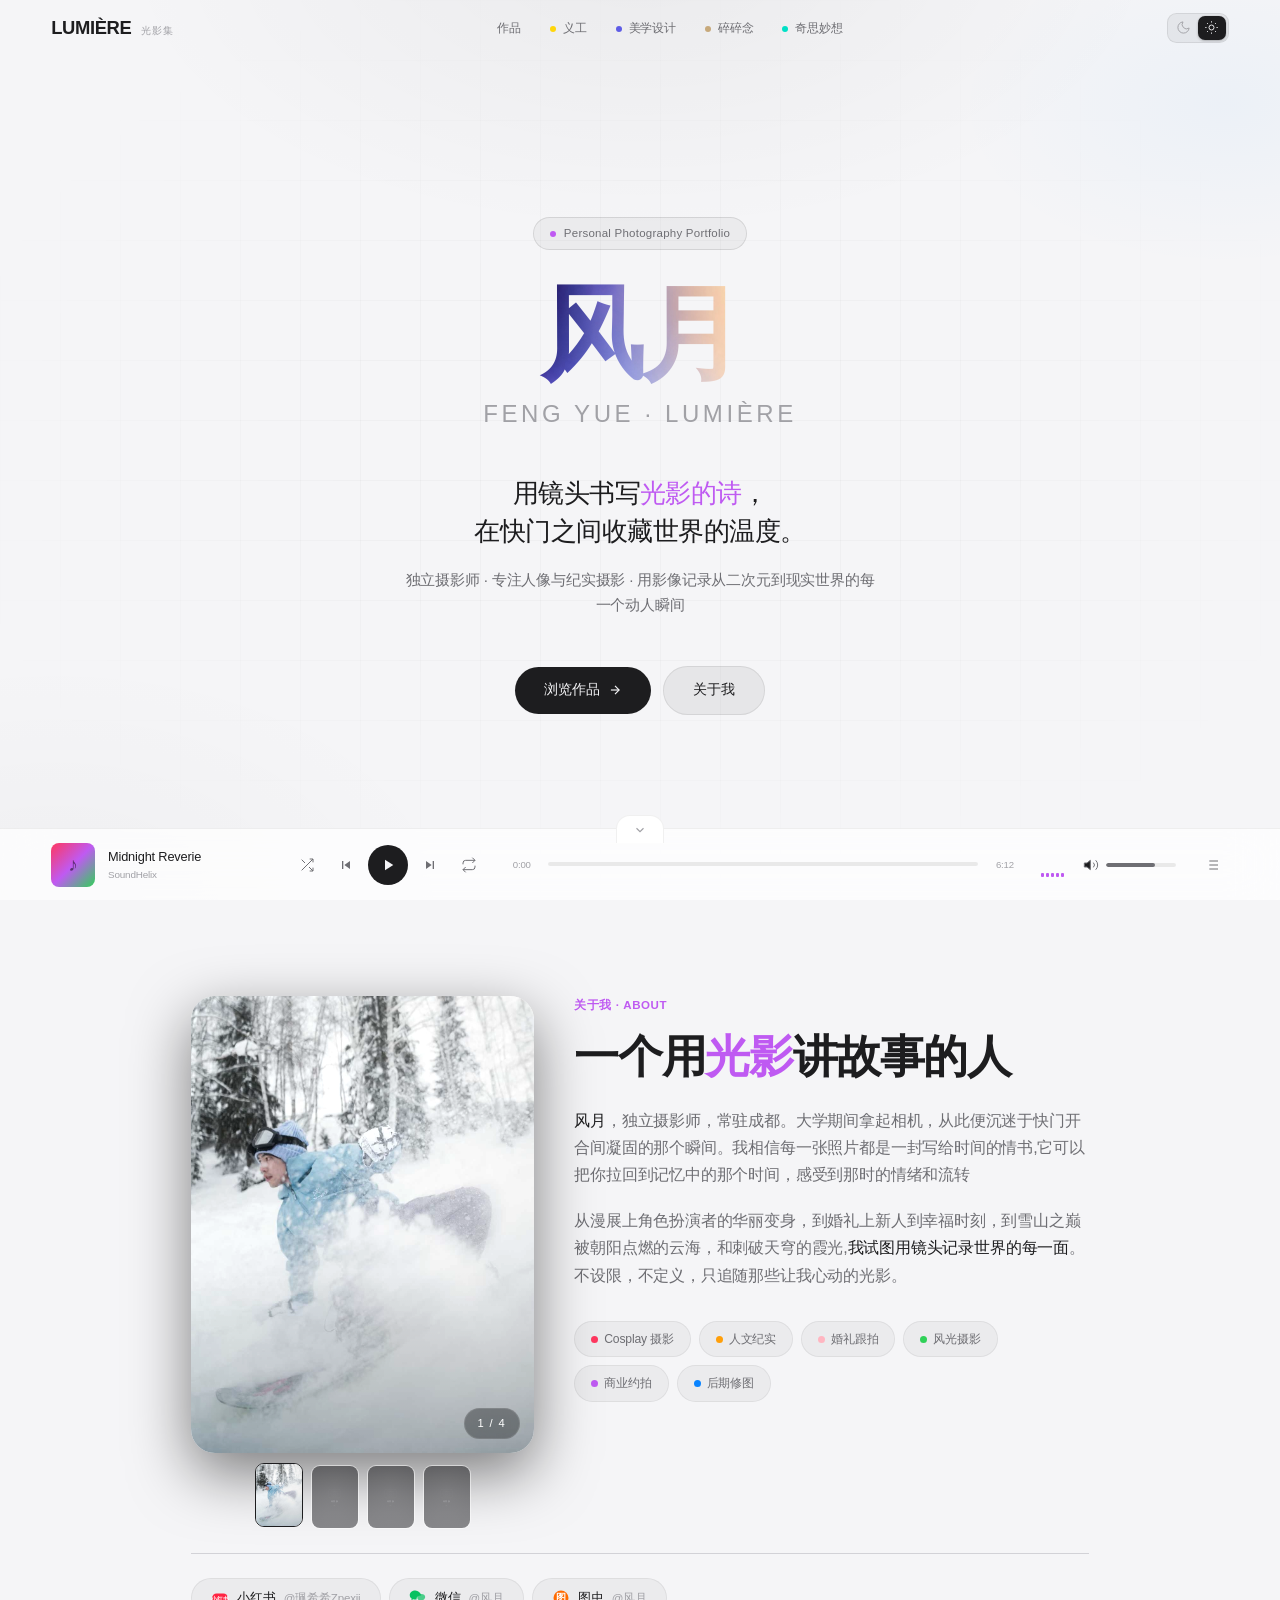
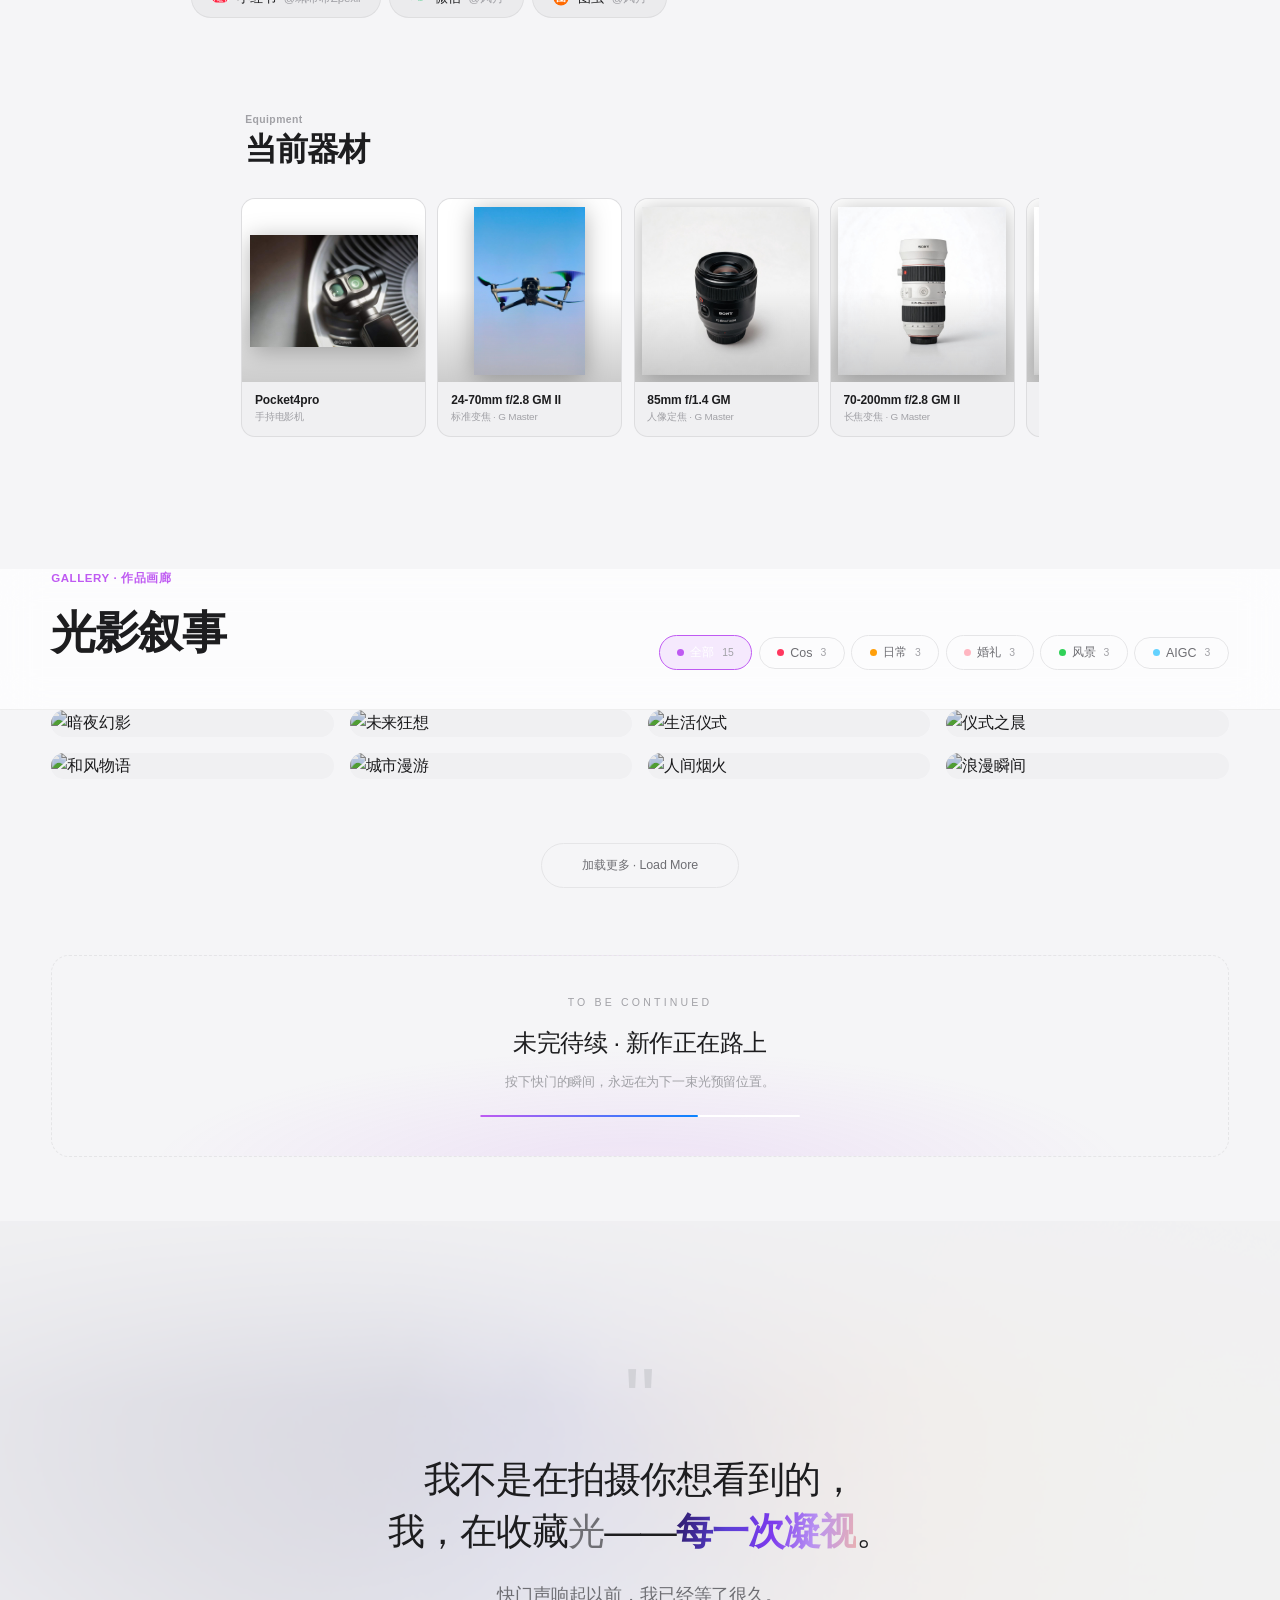
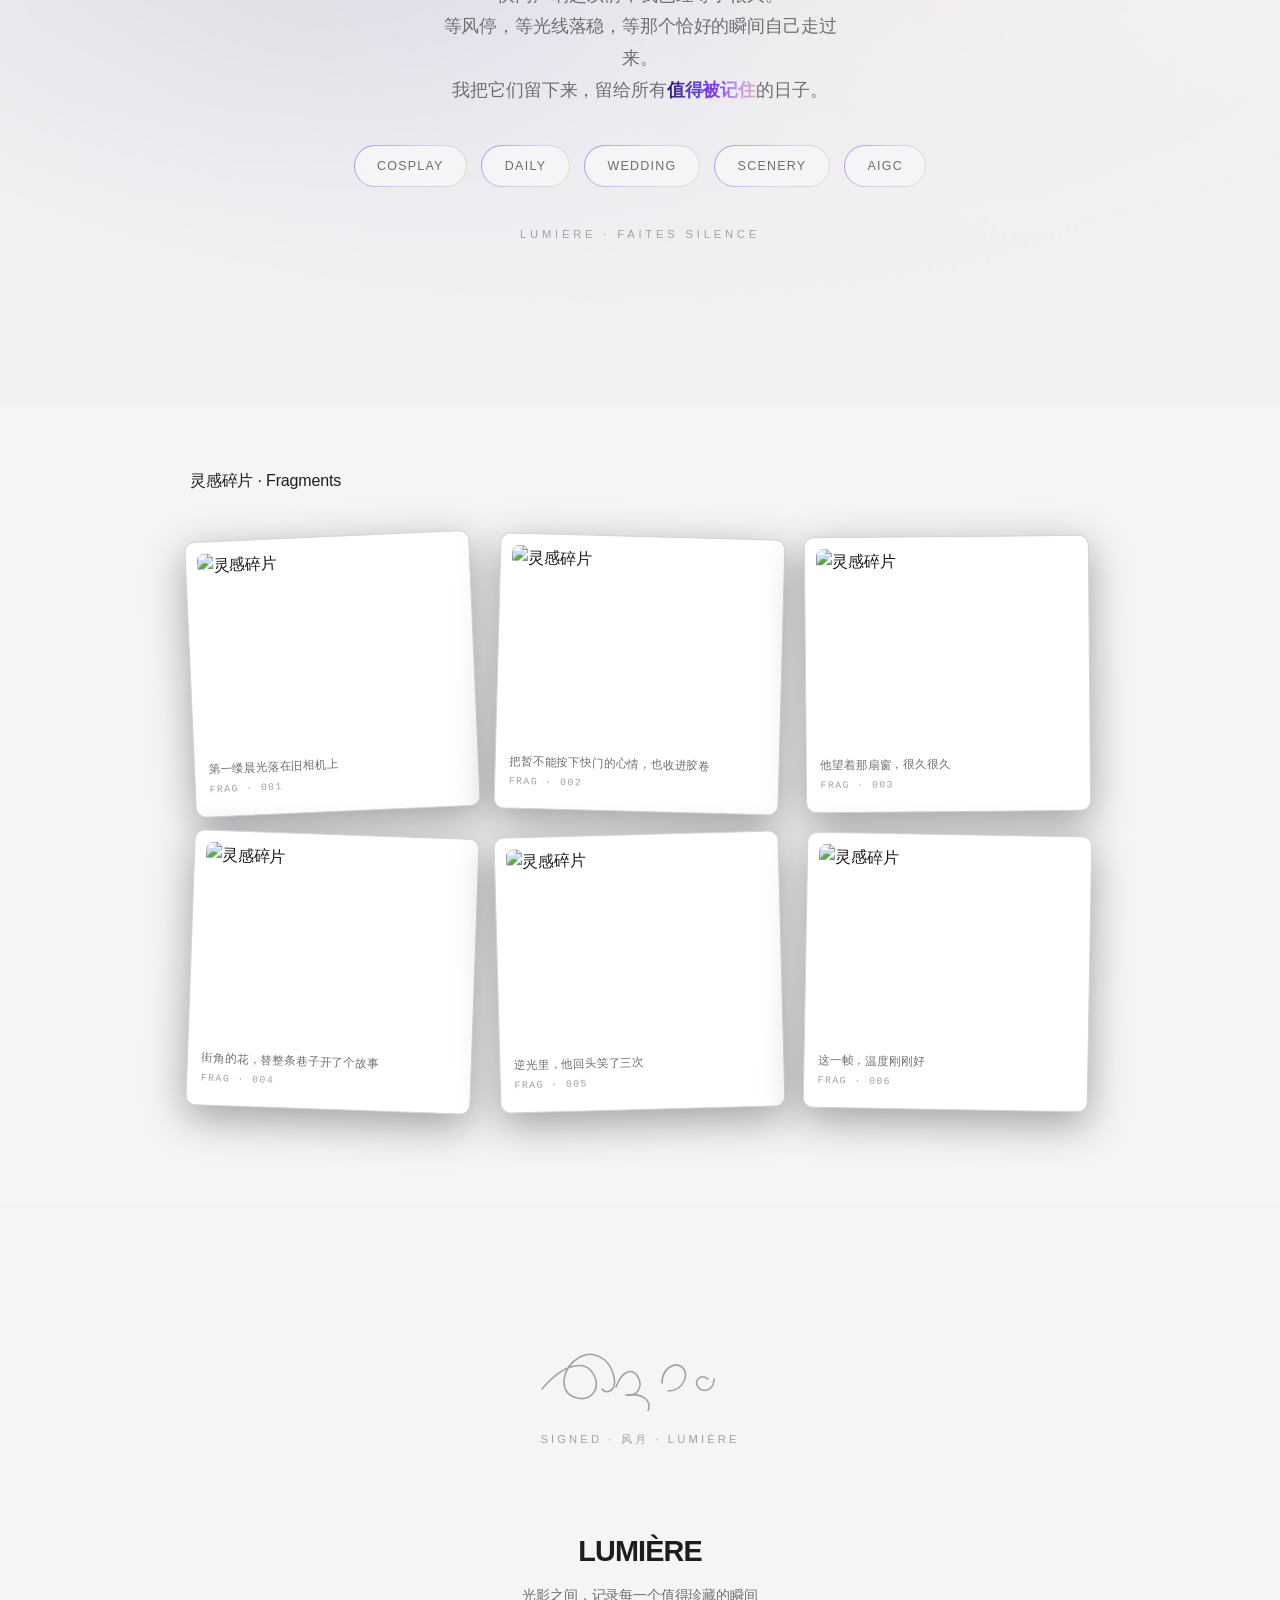
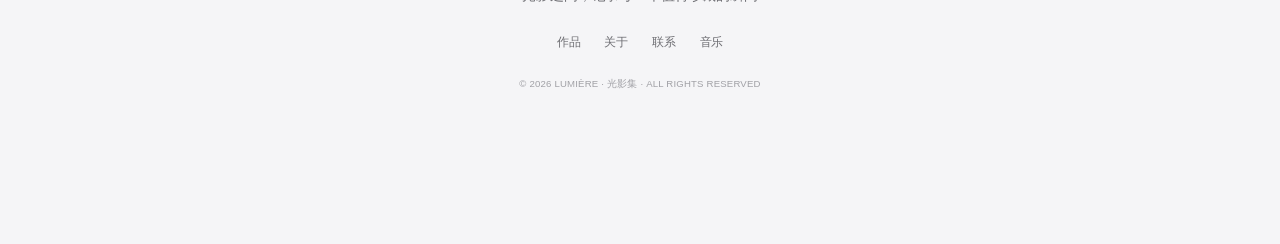
==== index.html @ c7ed69f3 "feat: LUMIÈRE · 光影集 —— 个人摄影作品集（重构版，Apple 工业设计美学）" ====
<!DOCTYPE html>
<html lang="zh-CN" class="" style="--name-bg: url(assets/name-bg.jpg);" data-theme="light"><head>
<meta charset="UTF-8">
<meta name="viewport" content="width=device-width, initial-scale=1.0">
<title>LUMIÈRE · 光影集 · 个人摄影作品集</title>
<meta name="description" content="个人摄影作品集 · Cos · 日常 · 婚礼 · 风景">

<link rel="stylesheet" href="site.css">
</head>
<body>
  <div id="scrollSentinel" aria-hidden="true"></div>

<!-- ============================================
     NAVIGATION
     ============================================ -->
<nav class="nav scrolled" id="nav"></nav>

<!-- ============================================
     HERO - Apple-Style Personal Introduction
     ============================================ -->
<section class="hero">
  <div class="hero-ambient"></div>
  <div class="hero-content">
    <div class="hero-eyebrow">
      <span class="pulse"></span>
      <span>Personal Photography Portfolio</span>
    </div>
    <h1 class="hero-name">风月</h1>
    <div class="hero-name-en">FENG YUE · LUMIÈRE</div>
    <p class="hero-tagline">
      用镜头书写<span class="highlight">光影的诗</span>，<br>
      在快门之间收藏世界的温度。
    </p>
    <p class="hero-subdesc">
      独立摄影师 · 专注人像与纪实摄影 · 用影像记录从二次元到现实世界的每一个动人瞬间
    </p>
    <div class="hero-actions">
      <a href="#gallery" class="btn-apple primary" onclick="scrollToGallery(event)">
        浏览作品
        <svg viewBox="0 0 24 24" fill="none" stroke="currentColor" stroke-width="2"><line x1="5" y1="12" x2="19" y2="12"></line><polyline points="12 5 19 12 12 19"></polyline></svg>
      </a>
      <a href="#about" class="btn-apple secondary" onclick="scrollToAbout(event)">
        关于我
      </a>
    </div>
  </div>

</section>

<!-- ============================================
     ABOUT SECTION
     ============================================ -->
<section class="about-section reveal visible" id="about">
  <div class="about-grid">
    <div class="about-portrait">
      <div class="portrait-viewer" id="portraitViewer">
        <div class="portrait-stage" id="portraitStage" tabindex="0" style="outline: none;">
          <div class="portrait-slides" id="portraitSlides" style="transform: translateX(0%);"><div class="portrait-slide"><img src="assets/portrait-fengyue.jpg" alt="风月" loading="lazy" draggable="false"></div><div class="portrait-slide"><img src="assets/portrait-placeholder-2.svg" alt="占位图 2" loading="lazy" draggable="false"></div><div class="portrait-slide"><img src="assets/portrait-placeholder-3.svg" alt="占位图 3" loading="lazy" draggable="false"></div><div class="portrait-slide"><img src="assets/portrait-placeholder-4.svg" alt="占位图 4" loading="lazy" draggable="false"></div></div>
          <button class="portrait-arrow portrait-prev" id="portraitPrev" aria-label="上一张">
            <svg viewBox="0 0 24 24" fill="none"><path d="M15 5l-7 7 7 7" stroke="currentColor" stroke-width="2" stroke-linecap="round" stroke-linejoin="round"></path></svg>
          </button>
          <button class="portrait-arrow portrait-next" id="portraitNext" aria-label="下一张">
            <svg viewBox="0 0 24 24" fill="none"><path d="M9 5l7 7-7 7" stroke="currentColor" stroke-width="2" stroke-linecap="round" stroke-linejoin="round"></path></svg>
          </button>
          <div class="portrait-counter" id="portraitCounter">1 / 4</div>
        </div>
        <div class="portrait-thumbs" id="portraitThumbs"><button class="portrait-thumb active" data-index="0" aria-label="风月">
      <img src="assets/portrait-fengyue.jpg" alt="" loading="lazy" draggable="false">
    </button><button class="portrait-thumb" data-index="1" aria-label="占位图 2">
      <img src="assets/portrait-placeholder-2.svg" alt="" loading="lazy" draggable="false">
    </button><button class="portrait-thumb" data-index="2" aria-label="占位图 3">
      <img src="assets/portrait-placeholder-3.svg" alt="" loading="lazy" draggable="false">
    </button><button class="portrait-thumb" data-index="3" aria-label="占位图 4">
      <img src="assets/portrait-placeholder-4.svg" alt="" loading="lazy" draggable="false">
    </button></div>
      </div>
    </div>
    <div class="about-text">
      <div class="section-label">关于我 · About</div>
      <h2>一个用<span class="gradient">光影</span>讲故事的人</h2>
      <p class="bio">
        <strong>风月</strong>，独立摄影师，常驻成都。大学期间拿起相机，从此便沉迷于快门开合间凝固的那个瞬间。我相信每一张照片都是一封写给时间的情书,它可以把你拉回到记忆中的那个时间，感受到那时的情绪和流转</p>
      <p class="bio">
        从漫展上角色扮演者的华丽变身，到婚礼上新人到幸福时刻，到雪山之巅被朝阳点燃的云海，和刺破天穹的霞光,<strong>我试图用镜头记录世界的每一面</strong>。不设限，不定义，只追随那些让我心动的光影。
      </p>
      <div class="about-tags">
        <span class="about-tag"><span class="dot" style="background:var(--cos)"></span>Cosplay 摄影</span>
        <span class="about-tag"><span class="dot" style="background:var(--daily)"></span>人文纪实</span>
        <span class="about-tag"><span class="dot" style="background:var(--wedding)"></span>婚礼跟拍</span>
        <span class="about-tag"><span class="dot" style="background:var(--landscape)"></span>风光摄影</span>
        <span class="about-tag"><span class="dot" style="background:var(--accent)"></span>商业约拍</span>
        <span class="about-tag"><span class="dot" style="background:var(--accent-blue)"></span>后期修图</span>
      </div>
    </div>
  </div>

  <!-- Social Links -->
  <div class="about-social">
    <a href="https://www.xiaohongshu.com/user/profile/614d52030000000002027c32" target="_blank" rel="noopener" id="socialXhs">
      <span class="icon"><svg viewBox="0 0 24 24" fill="none"><rect x="1.5" y="6" width="21" height="12" rx="6" fill="#FF2442"></rect><text x="12" y="15.5" font-family="'PingFang SC','Microsoft YaHei','Noto Sans SC',sans-serif" font-size="7.5" font-weight="700" fill="white" text-anchor="middle">小红书</text></svg></span>
      <span>小红书</span>
      <span class="label" id="socialXhsLabel">@珮希希Zpexii</span>
    </a>
    <a href="javascript:void(0)" id="socialWechat">
      <span class="icon"><svg viewBox="0 0 24 24" fill="none"><path d="M16.5 6.5c-3.04 0-5.5 2.1-5.5 4.7 0 1.2.57 2.3 1.5 3.1l-.5 1.5 1.7-.9c.75.23 1.55.35 2.38.35 3.04 0 5.5-2.1 5.5-4.7S19.54 6.5 16.5 6.5z" fill="#07C160" opacity="0.7"></path><path d="M8.5 2C4.36 2 1 4.8 1 8.25c0 1.92 1.05 3.64 2.7 4.8L3 15l2.7-1.35c.9.26 1.85.4 2.8.4.54 0 1.07-.05 1.58-.15-.05-.23-.08-.46-.08-.7 0-2.5 2.47-4.53 5.5-4.53.28 0 .55.02.82.05C15.42 4.86 12.23 2 8.5 2z" fill="#07C160"></path></svg></span>
      <span>微信</span>
      <span class="label" id="socialWechatLabel">@风月</span>
    </a>
    <a href="https://fengyue.tuchong.com" target="_blank" rel="noopener" id="socialTuchong">
      <span class="icon"><svg viewBox="0 0 24 24" fill="none"><circle cx="12" cy="12" r="10" fill="#FF6A00"></circle><text x="12" y="16" font-family="'PingFang SC','Microsoft YaHei',sans-serif" font-size="13" font-weight="700" fill="white" text-anchor="middle">图</text></svg></span>
      <span>图虫</span>
      <span class="label" id="socialTuchongLabel">@风月</span>
    </a>
  </div>
</section>

<!-- ============================================
     EQUIPMENT - Apple Store 风格器材展示
     ============================================ -->
<section class="equipment-section reveal visible" id="equipment">
  <div class="equipment-header">
    <div class="equipment-eyebrow">Equipment</div>
    <h2 class="equipment-title">当前器材</h2>
  </div>
  <div class="equipment-scroll">
    <div class="eq-product">
      <div class="eq-product-img">
        <img src="assets/eq-a7iv.jpg" loading="lazy" alt="Sony A7 IV">
      </div>
      <div class="eq-product-body">
        <div class="eq-product-name">Pocket4pro</div>
        <div class="eq-product-spec">手持电影机</div>
      </div>
    </div>
    <div class="eq-product">
      <div class="eq-product-img">
        <img src="assets/eq-2470gm2.jpg" loading="lazy" alt="24-70mm GM II">
      </div>
      <div class="eq-product-body">
        <div class="eq-product-name">24-70mm f/2.8 GM II</div>
        <div class="eq-product-spec">标准变焦 · G Master</div>
      </div>
    </div>
    <div class="eq-product">
      <div class="eq-product-img">
        <img src="assets/eq-85mm.jpg" alt="85mm GM">
      </div>
      <div class="eq-product-body">
        <div class="eq-product-name">85mm f/1.4 GM</div>
        <div class="eq-product-spec">人像定焦 · G Master</div>
      </div>
    </div>
    <div class="eq-product">
      <div class="eq-product-img">
        <img src="assets/eq-70200.jpg" alt="70-200mm GM II">
      </div>
      <div class="eq-product-body">
        <div class="eq-product-name">70-200mm f/2.8 GM II</div>
        <div class="eq-product-spec">长焦变焦 · G Master</div>
      </div>
    </div>
    <div class="eq-product">
      <div class="eq-product-img">
        <img src="assets/eq-1635.jpg" alt="16-35mm GM">
      </div>
      <div class="eq-product-body">
        <div class="eq-product-name">16-35mm f/2.8 GM</div>
        <div class="eq-product-spec">超广角 · G Master</div>
      </div>
    </div>
    <div class="eq-product">
      <div class="eq-product-img">
        <img src="assets/eq-godox.jpg" alt="Godox AD200">
      </div>
      <div class="eq-product-body">
        <div class="eq-product-name">Godox AD200 Pro</div>
        <div class="eq-product-spec">便携闪光灯 · 200Ws</div>
      </div>
    </div>
    <div class="eq-product">
      <div class="eq-product-img">
        <img src="assets/eq-nanlite.jpg" alt="Nanlite Forza 60C">
      </div>
      <div class="eq-product-body">
        <div class="eq-product-name">Nanlite Forza 60C</div>
        <div class="eq-product-spec">全彩LED · 60W</div>
      </div>
    </div>
    <div class="eq-product">
      <div class="eq-product-img">
        <img src="assets/eq-rs4.jpg" alt="DJI RS 4">
      </div>
      <div class="eq-product-body">
        <div class="eq-product-name">DJI RS 4</div>
        <div class="eq-product-spec">三轴稳定器 · 3kg负载</div>
      </div>
    </div>
    <div class="eq-product">
      <div class="eq-product-img">
        <img src="assets/eq-mavic.jpg" alt="DJI Mavic 3 Pro">
      </div>
      <div class="eq-product-body">
        <div class="eq-product-name">DJI Mavic 3 Pro</div>
        <div class="eq-product-spec">哈苏三摄 · 4/3 CMOS</div>
      </div>
    </div>
    <div class="eq-product">
      <div class="eq-product-img">
        <img src="assets/eq-macbook.jpg" alt="MacBook Pro">
      </div>
      <div class="eq-product-body">
        <div class="eq-product-name">MacBook Pro 16"</div>
        <div class="eq-product-spec">M3 Max · 48GB</div>
      </div>
    </div>
    <div class="eq-product">
      <div class="eq-product-img">
        <img src="assets/eq-t7.jpg" alt="Samsung T7">
      </div>
      <div class="eq-product-body">
        <div class="eq-product-name">Samsung T7</div>
        <div class="eq-product-spec">2TB · 移动固态硬盘</div>
      </div>
    </div>
  </div>
</section>

<!-- ============================================
     GALLERY
     ============================================ -->
<section class="gallery-section reveal visible" id="gallery">
  <!-- 吸顶哨兵：高度 0，紧跟其后的包裹层一旦贴到导航下方即判定「已吸住」 -->
  <div class="gallery-sentinel" id="gallerySentinel" aria-hidden="true"></div>
  <div class="gallery-sticky" id="gallerySticky">
  <div class="gallery-header">
    <div class="left">
      <div class="eyebrow">Gallery · 作品画廊</div>
      <h2>光影叙事</h2>
    </div>
    <div class="filter-bar" id="filterBar">
      <button class="filter-btn active" data-cat="all"><span class="dot"></span>全部 <span class="count" id="countAll">15</span></button>
      <button class="filter-btn" data-cat="cos"><span class="dot"></span>Cos <span class="count" id="countCos">3</span></button>
      <button class="filter-btn" data-cat="daily"><span class="dot"></span>日常 <span class="count" id="countDaily">3</span></button>
      <button class="filter-btn" data-cat="wedding"><span class="dot"></span>婚礼 <span class="count" id="countWedding">3</span></button>
      <button class="filter-btn" data-cat="landscape"><span class="dot"></span>风景 <span class="count" id="countLandscape">3</span></button>
      <button class="filter-btn" data-cat="aigc"><span class="dot"></span>AIGC <span class="count" id="countAigc">3</span></button>
    </div>
  </div>
  </div>
  <div class="masonry" id="masonry">
      <div class="photo-card visible" data-index="0" data-cat="cos" data-collection="cos-01">
        <img src="https://picsum.photos/seed/cos01/800/1200" alt="暗夜幻影" loading="lazy">
        <div class="photo-overlay">
          <div class="cat-badge"><span class="dot" style="background:#ff375f"></span>Cos</div>
          <div class="title">暗夜幻影</div>
          <div class="meta">4 张照片</div>
        </div>
      </div>
      <div class="photo-card visible" data-index="1" data-cat="cos" data-collection="cos-02">
        <img src="https://picsum.photos/seed/cos02/800/1100" alt="和风物语" loading="lazy">
        <div class="photo-overlay">
          <div class="cat-badge"><span class="dot" style="background:#ff375f"></span>Cos</div>
          <div class="title">和风物语</div>
          <div class="meta">4 张照片</div>
        </div>
      </div>
      <div class="photo-card visible" data-index="2" data-cat="cos" data-collection="cos-03">
        <img src="https://picsum.photos/seed/cos03/800/1000" alt="未来狂想" loading="lazy">
        <div class="photo-overlay">
          <div class="cat-badge"><span class="dot" style="background:#ff375f"></span>Cos</div>
          <div class="title">未来狂想</div>
          <div class="meta">4 张照片</div>
        </div>
      </div>
      <div class="photo-card visible" data-index="3" data-cat="daily" data-collection="daily-01">
        <img src="https://picsum.photos/seed/daily03/800/900" alt="城市漫游" loading="lazy">
        <div class="photo-overlay">
          <div class="cat-badge"><span class="dot" style="background:#ff9f0a"></span>日常</div>
          <div class="title">城市漫游</div>
          <div class="meta">4 张照片</div>
        </div>
      </div>
      <div class="photo-card visible" data-index="4" data-cat="daily" data-collection="daily-02">
        <img src="https://picsum.photos/seed/daily01/800/600" alt="生活仪式" loading="lazy">
        <div class="photo-overlay">
          <div class="cat-badge"><span class="dot" style="background:#ff9f0a"></span>日常</div>
          <div class="title">生活仪式</div>
          <div class="meta">4 张照片</div>
        </div>
      </div>
      <div class="photo-card visible" data-index="5" data-cat="daily" data-collection="daily-03">
        <img src="https://picsum.photos/seed/daily05/800/800" alt="人间烟火" loading="lazy">
        <div class="photo-overlay">
          <div class="cat-badge"><span class="dot" style="background:#ff9f0a"></span>日常</div>
          <div class="title">人间烟火</div>
          <div class="meta">4 张照片</div>
        </div>
      </div>
      <div class="photo-card visible" data-index="6" data-cat="wedding" data-collection="wed-01">
        <img src="https://picsum.photos/seed/wed02/800/1200" alt="仪式之晨" loading="lazy">
        <div class="photo-overlay">
          <div class="cat-badge"><span class="dot" style="background:#ffb6c1"></span>婚礼</div>
          <div class="title">仪式之晨</div>
          <div class="meta">4 张照片</div>
        </div>
      </div>
      <div class="photo-card visible" data-index="7" data-cat="wedding" data-collection="wed-02">
        <img src="https://picsum.photos/seed/wed01/800/1100" alt="浪漫瞬间" loading="lazy">
        <div class="photo-overlay">
          <div class="cat-badge"><span class="dot" style="background:#ffb6c1"></span>婚礼</div>
          <div class="title">浪漫瞬间</div>
          <div class="meta">4 张照片</div>
        </div>
      </div></div>
  <div class="load-more" id="loadMoreWrap" style="display: block;">
    <button class="btn-load" id="btnLoadMore">加载更多 · Load More</button>
  </div>

  <!-- 未完待续 · 画廊尾部占位卡 -->
  <div class="to-be-continued reveal visible">
    <div class="tbc-eyebrow">To Be Continued</div>
    <div class="tbc-title">未完待续 · 新作正在路上</div>
    <p class="tbc-sub">按下快门的瞬间，永远在为下一束光预留位置。</p>
    <div class="tbc-progress"><div class="tbc-progress-fill"></div></div>
  </div>
</section>

<!-- ============================================
     光的信物 · MANIFESTO
     ============================================ -->
<section class="manifesto section reveal visible">
  <div class="manifesto-bg" style="background-image:url('assets/name-bg.jpg')"></div>
  <span class="manifesto-mark">"</span>
  <p class="manifesto-quote">
    我不是在拍摄你想看到的，<br>
    我，在收藏<em>光</em>——<span class="grad">每一次凝视</span>。
  </p>
  <p class="manifesto-sub">
    快门声响起以前，我已经等了很久。<br>
    等风停，等光线落稳，等那个恰好的瞬间自己走过来。<br>
    我把它们留下来，留给所有<em class="grad">值得被记住</em>的日子。
  </p>
  <div class="manifesto-keywords">
    <span class="k">Cosplay</span>
    <span class="k">Daily</span>
    <span class="k">Wedding</span>
    <span class="k">Scenery</span>
    <span class="k">AIGC</span>
  </div>
  <div class="manifesto-en">Lumière · Faites Silence</div>
</section>

<!-- ============================================
     灵感碎片 · SNIPPETS
     ============================================ -->
<section class="snippets section reveal visible">
  <div class="snippets-inner">
    <div class="snippets-head">
      <div class="section-label">灵感碎片 · Fragments</div>
    </div>
    <div class="snippets-grid">
      <figure class="polaroid">
        <div class="polaroid-img"><img src="https://picsum.photos/seed/frag01/600/450" alt="灵感碎片" loading="lazy"></div>
        <figcaption class="polaroid-note">第一缕晨光落在旧相机上
          <span class="p-marker">FRAG · 001</span>
        </figcaption>
      </figure>
      <figure class="polaroid">
        <div class="polaroid-img"><img src="https://picsum.photos/seed/frag02/600/450" alt="灵感碎片" loading="lazy"></div>
        <figcaption class="polaroid-note">把暂不能按下快门的心情，也收进胶卷
          <span class="p-marker">FRAG · 002</span>
        </figcaption>
      </figure>
      <figure class="polaroid">
        <div class="polaroid-img"><img src="https://picsum.photos/seed/frag03/600/450" alt="灵感碎片" loading="lazy"></div>
        <figcaption class="polaroid-note">他望着那扇窗，很久很久
          <span class="p-marker">FRAG · 003</span>
        </figcaption>
      </figure>
      <figure class="polaroid">
        <div class="polaroid-img"><img src="https://picsum.photos/seed/frag04/600/450" alt="灵感碎片" loading="lazy"></div>
        <figcaption class="polaroid-note">街角的花，替整条巷子开了个故事
          <span class="p-marker">FRAG · 004</span>
        </figcaption>
      </figure>
      <figure class="polaroid">
        <div class="polaroid-img"><img src="https://picsum.photos/seed/frag05/600/450" alt="灵感碎片" loading="lazy"></div>
        <figcaption class="polaroid-note">逆光里，他回头笑了三次
          <span class="p-marker">FRAG · 005</span>
        </figcaption>
      </figure>
      <figure class="polaroid">
        <div class="polaroid-img"><img src="https://picsum.photos/seed/frag06/600/450" alt="灵感碎片" loading="lazy"></div>
        <figcaption class="polaroid-note">这一帧，温度刚刚好
          <span class="p-marker">FRAG · 006</span>
        </figcaption>
      </figure>
    </div>
  </div>
</section>

<!-- ============================================
     FOOTER
     ============================================ -->
<footer class="footer reveal visible"></footer>

<!-- ============================================
     COLLECTION OVERLAY - 作品集详情
     ============================================ -->
<div class="collection-overlay" id="collectionOverlay">
  <div class="collection-panel" id="cdContent">
    <div class="cd-header">
      <div class="cd-header-left">
        <div class="cd-cat" style="color:#ff375f">
          <span class="dot" style="background:#ff375f"></span>Cos · Cosplay
        </div>
        <h2 class="cd-title">暗夜幻影</h2>
        <p class="cd-desc">暗黑系角色还原，用光影塑造戏剧张力。从森林到废墟，每一帧都充满故事感。</p>
      </div>
      <button class="cd-close" onclick="closeCollection()" aria-label="关闭">
        <svg viewBox="0 0 24 24" fill="none" stroke="currentColor" stroke-width="1.5"><line x1="18" y1="6" x2="6" y2="18"></line><line x1="6" y1="6" x2="18" y2="18"></line></svg>
      </button>
    </div>
    <div class="cd-grid">
      
      <div class="cd-item" style="--cd-delay:0s">
        <div class="cd-img-wrap">
          <img src="https://picsum.photos/seed/cos01/800/1200" alt="幻夜骑士" loading="lazy">
        </div>
        <div class="cd-caption">
          <span class="cd-title">幻夜骑士</span>
          <span class="cd-loc">上海·漫展</span>
        </div>
      </div>
      <div class="cd-item" style="--cd-delay:0.05s">
        <div class="cd-img-wrap">
          <img src="https://picsum.photos/seed/cos06/800/1150" alt="暗夜精灵" loading="lazy">
        </div>
        <div class="cd-caption">
          <span class="cd-title">暗夜精灵</span>
          <span class="cd-loc">苏州·园林</span>
        </div>
      </div>
      <div class="cd-item" style="--cd-delay:0.1s">
        <div class="cd-img-wrap">
          <img src="https://picsum.photos/seed/cos10/800/1100" alt="妖狐幻影" loading="lazy">
        </div>
        <div class="cd-caption">
          <span class="cd-title">妖狐幻影</span>
          <span class="cd-loc">成都·实景基地</span>
        </div>
      </div>
      <div class="cd-item" style="--cd-delay:0.15000000000000002s">
        <div class="cd-img-wrap">
          <img src="https://picsum.photos/seed/cos12/800/1000" alt="战士黎明" loading="lazy">
        </div>
        <div class="cd-caption">
          <span class="cd-title">战士黎明</span>
          <span class="cd-loc">横店·影视城</span>
        </div>
      </div>
    </div></div>
</div>

<!-- ============================================
     MUSIC PLAYER
     ============================================ -->
<div class="player" id="player">
  <button class="player-toggle" id="playerToggle" aria-label="展开/收起播放器">
    <svg viewBox="0 0 24 24" fill="none" stroke="currentColor" stroke-width="2"><polyline points="6 9 12 15 18 9"></polyline></svg>
  </button>

  <div class="player-track">
    <div class="player-cover" id="playerCover"><div class="cover-placeholder">♪</div></div>
    <div class="player-track-info">
      <div class="name" id="trackName">Midnight Reverie</div>
      <div class="artist" id="trackArtist">SoundHelix</div>
    </div>
  </div>

  <div class="player-controls">
    <button class="player-btn" id="btnShuffle" aria-label="随机播放" title="随机播放">
      <svg viewBox="0 0 24 24" fill="none" stroke="currentColor" stroke-width="1.5"><polyline points="16 3 21 3 21 8"></polyline><line x1="4" y1="20" x2="21" y2="3"></line><polyline points="21 16 21 21 16 21"></polyline><line x1="15" y1="15" x2="21" y2="21"></line><line x1="4" y1="4" x2="9" y2="9"></line></svg>
    </button>
    <button class="player-btn" id="btnPrev" aria-label="上一曲">
      <svg viewBox="0 0 24 24" fill="currentColor"><path d="M6 6h2v12H6zm3.5 6l8.5 6V6z"></path></svg>
    </button>
    <button class="player-btn play" id="btnPlay" aria-label="播放/暂停">
      <svg id="iconPlay" viewBox="0 0 24 24" fill="currentColor"><path d="M8 5v14l11-7z"></path></svg>
      <svg id="iconPause" viewBox="0 0 24 24" fill="currentColor" style="display:none"><path d="M6 19h4V5H6v14zm8-14v14h4V5h-4z"></path></svg>
    </button>
    <button class="player-btn" id="btnNext" aria-label="下一曲">
      <svg viewBox="0 0 24 24" fill="currentColor"><path d="M6 18l8.5-6L6 6v12zM16 6v12h2V6h-2z"></path></svg>
    </button>
    <button class="player-btn" id="btnRepeat" aria-label="循环模式" title="循环模式">
      <svg viewBox="0 0 24 24" fill="none" stroke="currentColor" stroke-width="1.5"><polyline points="17 1 21 5 17 9"></polyline><path d="M3 11V9a4 4 0 0 1 4-4h14"></path><polyline points="7 23 3 19 7 15"></polyline><path d="M21 13v2a4 4 0 0 1-4 4H3"></path></svg>
    </button>
  </div>

  <div class="player-progress-wrap">
    <span class="player-time" id="timeCurrent">0:00</span>
    <div class="player-progress" id="progressBar">
      <div class="player-progress-fill" id="progressFill"></div>
    </div>
    <span class="player-time" id="timeDuration">6:12</span>
  </div>

  <div class="player-viz" id="playerViz">
    <div class="bar"></div><div class="bar"></div><div class="bar"></div><div class="bar"></div><div class="bar"></div>
  </div>

  <div class="player-volume">
    <svg width="16" height="16" viewBox="0 0 24 24" fill="none" stroke="var(--text-secondary)" stroke-width="1.5"><polygon points="11 5 6 9 2 9 2 15 6 15 11 19 11 5" fill="currentColor"></polygon><path d="M19.07 4.93a10 10 0 0 1 0 14.14M15.54 8.46a5 5 0 0 1 0 7.07"></path></svg>
    <div class="player-volume-slider" id="volumeSlider">
      <div class="player-volume-fill" id="volumeFill" style="width: 70%;"></div>
    </div>
  </div>

  <button class="player-playlist-btn" id="btnPlaylist" aria-label="播放列表">
    <svg viewBox="0 0 24 24" fill="none" stroke="currentColor" stroke-width="1.5"><line x1="8" y1="6" x2="21" y2="6"></line><line x1="8" y1="12" x2="21" y2="12"></line><line x1="8" y1="18" x2="21" y2="18"></line><line x1="3" y1="6" x2="3.01" y2="6"></line><line x1="3" y1="12" x2="3.01" y2="12"></line><line x1="3" y1="18" x2="3.01" y2="18"></line></svg>
  </button>

  <audio id="audio" preload="metadata" src="https://www.soundhelix.com/examples/mp3/SoundHelix-Song-1.mp3"></audio>
</div>

<!-- Playlist Panel -->
<div class="playlist-panel" id="playlistPanel">
  <div class="playlist-header">
    <span class="title">播放列表 · Playlist</span>
    <span class="count" id="playlistCount">8 tracks</span>
  </div>
  <div class="playlist-list" id="playlistList">
    <div class="playlist-item active" data-idx="0">
      <span class="num">01</span>
      <div class="info">
        <div class="name">Midnight Reverie</div>
        <div class="artist">SoundHelix</div>
      </div>
      <span class="duration">--:--</span>
    </div>
    <div class="playlist-item " data-idx="1">
      <span class="num">02</span>
      <div class="info">
        <div class="name">Golden Hour</div>
        <div class="artist">SoundHelix</div>
      </div>
      <span class="duration">--:--</span>
    </div>
    <div class="playlist-item " data-idx="2">
      <span class="num">03</span>
      <div class="info">
        <div class="name">Silent Bloom</div>
        <div class="artist">SoundHelix</div>
      </div>
      <span class="duration">--:--</span>
    </div>
    <div class="playlist-item " data-idx="3">
      <span class="num">04</span>
      <div class="info">
        <div class="name">Urban Echoes</div>
        <div class="artist">SoundHelix</div>
      </div>
      <span class="duration">--:--</span>
    </div>
    <div class="playlist-item " data-idx="4">
      <span class="num">05</span>
      <div class="info">
        <div class="name">Dreamwalker</div>
        <div class="artist">SoundHelix</div>
      </div>
      <span class="duration">--:--</span>
    </div>
    <div class="playlist-item " data-idx="5">
      <span class="num">06</span>
      <div class="info">
        <div class="name">Crimson Dusk</div>
        <div class="artist">SoundHelix</div>
      </div>
      <span class="duration">--:--</span>
    </div>
    <div class="playlist-item " data-idx="6">
      <span class="num">07</span>
      <div class="info">
        <div class="name">Velvet Storm</div>
        <div class="artist">SoundHelix</div>
      </div>
      <span class="duration">--:--</span>
    </div>
    <div class="playlist-item " data-idx="7">
      <span class="num">08</span>
      <div class="info">
        <div class="name">Lunar Tide</div>
        <div class="artist">SoundHelix</div>
      </div>
      <span class="duration">--:--</span>
    </div></div>
</div>

<!-- Toast -->
<div class="toast" id="toast">点击播放按钮开启音乐 ♪</div>

<script src="assets/js/columns.js"></script>
<script src="assets/js/config.js" data-root=""></script>
<script src="assets/js/shell.js"></script>
<script>
// ============================================
// PHOTO DATA
// ============================================
const categories = {
  cos: { name: 'Cos', label: 'Cosplay', color: '#ff375f', en: 'Cosplay' },
  daily: { name: '日常', label: 'Daily Life', color: '#ff9f0a', en: 'Daily Life' },
  wedding: { name: '婚礼', label: 'Wedding', color: '#ffb6c1', en: 'Wedding' },
  landscape: { name: '风景', label: 'Landscape', color: '#30d158', en: 'Landscape' },
  aigc: { name: 'AIGC', label: 'AI Generative', color: '#64d2ff', en: 'AI Generative' }
};

const collections = [
  // === COS ===
  {
    id: 'cos-01', cat: 'cos', title: '暗夜幻影', desc: '暗黑系角色还原，用光影塑造戏剧张力。从森林到废墟，每一帧都充满故事感。',
    items: [
      { title: '幻夜骑士', seed: 'cos01', w: 800, h: 1200, loc: '上海·漫展' },
      { title: '暗夜精灵', seed: 'cos06', w: 800, h: 1150, loc: '苏州·园林' },
      { title: '妖狐幻影', seed: 'cos10', w: 800, h: 1100, loc: '成都·实景基地' },
      { title: '战士黎明', seed: 'cos12', w: 800, h: 1000, loc: '横店·影视城' }
    ]
  },
  {
    id: 'cos-02', cat: 'cos', title: '和风物语', desc: '东方美学的细腻呈现，从樱花到花魁，诠释日式与国风的交融之美。',
    items: [
      { title: '樱花巫女', seed: 'cos02', w: 800, h: 1100, loc: '杭州·茶园' },
      { title: '古风剑客', seed: 'cos04', w: 800, h: 1200, loc: '安吉·竹海' },
      { title: '和风花魁', seed: 'cos08', w: 800, h: 1200, loc: '上海·实景棚' },
      { title: '圣女颂歌', seed: 'cos11', w: 800, h: 1200, loc: '北京·教堂' }
    ]
  },
  {
    id: 'cos-03', cat: 'cos', title: '未来狂想', desc: '科幻与奇幻的碰撞，机甲、魔法与赛博朋克，探索想象力的边界。',
    items: [
      { title: '机甲少女', seed: 'cos03', w: 800, h: 1000, loc: '深圳·展馆' },
      { title: '星之魔法师', seed: 'cos05', w: 800, h: 900, loc: '上海·影棚' },
      { title: '赛博朋克', seed: 'cos07', w: 800, h: 1050, loc: '重庆·洪崖洞' },
      { title: '蒸汽朋克', seed: 'cos09', w: 800, h: 950, loc: '广州·Workshop' }
    ]
  },

  // === DAILY ===
  {
    id: 'daily-01', cat: 'daily', title: '城市漫游', desc: '穿梭在城市角落，捕捉那些被忽略的日常美感。一花一叶，皆是风景。',
    items: [
      { title: '街角花店', seed: 'daily03', w: 800, h: 900, loc: '上海·武康路' },
      { title: '地铁站台', seed: 'daily07', w: 800, h: 600, loc: '上海·人民广场' },
      { title: '雨后散步', seed: 'daily04', w: 800, h: 1100, loc: '杭州·西湖' },
      { title: '夜跑记录', seed: 'daily11', w: 800, h: 1000, loc: '深圳·湾公园' }
    ]
  },
  {
    id: 'daily-02', cat: 'daily', title: '生活仪式', desc: '在快节奏的生活里，保留一份属于自己的仪式感。咖啡、阅读、手作。',
    items: [
      { title: '窗边午后', seed: 'daily01', w: 800, h: 600, loc: '上海·家中' },
      { title: '咖啡时光', seed: 'daily02', w: 800, h: 1000, loc: '上海·咖啡馆' },
      { title: '书店静默', seed: 'daily06', w: 800, h: 1050, loc: '南京·先锋书店' },
      { title: '手作时光', seed: 'daily12', w: 800, h: 850, loc: '上海·工作室' }
    ]
  },
  {
    id: 'daily-03', cat: 'daily', title: '人间烟火', desc: '市集的热闹、公园的晨练、阳台上的家常饭,生活最本真的模样。',
    items: [
      { title: '市集烟火', seed: 'daily05', w: 800, h: 800, loc: '北京·鼓楼' },
      { title: '阳台晚餐', seed: 'daily08', w: 800, h: 950, loc: '成都·家中' },
      { title: '公园晨练', seed: 'daily10', w: 800, h: 700, loc: '北京·朝阳公园' },
      { title: '旧物整理', seed: 'daily09', w: 800, h: 1100, loc: '上海·旧居' }
    ]
  },

  // === WEDDING ===
  {
    id: 'wed-01', cat: 'wedding', title: '仪式之晨', desc: '婚礼当天的清晨，从晨光准备到First Look，记录最真挚的期待与感动。',
    items: [
      { title: '晨光准备', seed: 'wed02', w: 800, h: 1200, loc: '上海·酒店套房' },
      { title: '父亲牵手', seed: 'wed04', w: 800, h: 950, loc: '北京·庄园' },
      { title: 'First Look', seed: 'wed05', w: 800, h: 1050, loc: '苏州·园林' },
      { title: '背后纽扣', seed: 'wed11', w: 800, h: 1200, loc: '上海·更衣室' }
    ]
  },
  {
    id: 'wed-02', cat: 'wedding', title: '浪漫瞬间', desc: '誓言、花瓣、初舞,那些让人热泪盈眶的浪漫时刻，被镜头定格成永恒。',
    items: [
      { title: '誓言时刻', seed: 'wed01', w: 800, h: 1100, loc: '三亚·海滨教堂' },
      { title: '花瓣雨', seed: 'wed06', w: 800, h: 700, loc: '大理·草坪' },
      { title: '舞池初舞', seed: 'wed10', w: 800, h: 1100, loc: '成都·酒店' },
      { title: '烟花祝福', seed: 'wed12', w: 800, h: 900, loc: '三亚·海滩' }
    ]
  },
  {
    id: 'wed-03', cat: 'wedding', title: '细节之美', desc: '花束、戒指、灯火、剪影,那些容易被忽略的细节，恰恰是最动人的注脚。',
    items: [
      { title: '花束特写', seed: 'wed03', w: 800, h: 800, loc: '杭州·花园' },
      { title: '戒指细节', seed: 'wed07', w: 800, h: 800, loc: '上海·仪式厅' },
      { title: '黄昏剪影', seed: 'wed08', w: 800, h: 600, loc: '厦门·海滩' },
      { title: '宴会灯火', seed: 'wed09', w: 800, h: 1000, loc: '上海·宴会厅' }
    ]
  },

  // === LANDSCAPE ===
  {
    id: 'land-01', cat: 'landscape', title: '山河壮阔', desc: '从雪山到沙漠，从云海到冰湖，用镜头丈量祖国的大好河山。',
    items: [
      { title: '雪山日出', seed: 'land01', w: 800, h: 500, loc: '西藏·纳木错' },
      { title: '沙漠驼影', seed: 'land07', w: 800, h: 700, loc: '甘肃·鸣沙山' },
      { title: '云海翻涌', seed: 'land06', w: 800, h: 500, loc: '安徽·黄山' },
      { title: '冰湖倒影', seed: 'land08', w: 800, h: 1000, loc: '四川·九寨沟' }
    ]
  },
  {
    id: 'land-02', cat: 'landscape', title: '光影诗篇', desc: '梯田的光影、晨雾的朦胧、日落的余晖,大自然是最好的光影师。',
    items: [
      { title: '梯田光影', seed: 'land02', w: 800, h: 600, loc: '云南·元阳' },
      { title: '茶园晨雾', seed: 'land11', w: 800, h: 650, loc: '浙江·龙井' },
      { title: '海岸礁石', seed: 'land05', w: 800, h: 600, loc: '福建·霞浦' },
      { title: '城市天际线', seed: 'land09', w: 800, h: 550, loc: '上海·外滩' }
    ]
  },
  {
    id: 'land-03', cat: 'landscape', title: '星辰之外', desc: '星空、极光、秋日胡杨、夜樱隧道,超越日常的奇幻自然景观。',
    items: [
      { title: '星空银河', seed: 'land03', w: 800, h: 550, loc: '青海·茶卡盐湖' },
      { title: '秋日胡杨', seed: 'land04', w: 800, h: 1100, loc: '内蒙古·额济纳' },
      { title: '樱花隧道', seed: 'land10', w: 800, h: 1100, loc: '贵州·平坝' },
      { title: '极光之夜', seed: 'land12', w: 800, h: 600, loc: '挪威·特罗姆瑟' }
    ]
  },

  // === AIGC ===
  {
    id: 'aigc-01', cat: 'aigc', title: '梦境生成', desc: '以 AI 为画笔，将想象力渲染成可见的影像。每一帧都是算法与审美的对话。',
    items: [
      { title: '霓虹都市', seed: 'aigc01', w: 800, h: 1000, loc: 'AI 生成' },
      { title: '星海漫游', seed: 'aigc02', w: 800, h: 1200, loc: 'AI 生成' },
      { title: '机械之花', seed: 'aigc03', w: 800, h: 900, loc: 'AI 生成' },
      { title: '云上之城', seed: 'aigc04', w: 800, h: 1100, loc: 'AI 生成' }
    ]
  },
  {
    id: 'aigc-02', cat: 'aigc', title: '风格实验', desc: '从赛博朋克到古典油画，探索 AI 在不同视觉语言下的表达边界。',
    items: [
      { title: '蒸汽纪元', seed: 'aigc05', w: 800, h: 1200, loc: 'AI 生成' },
      { title: '浮世新绘', seed: 'aigc06', w: 800, h: 1000, loc: 'AI 生成' },
      { title: '极简几何', seed: 'aigc07', w: 800, h: 600, loc: 'AI 生成' },
      { title: '水墨再造', seed: 'aigc08', w: 800, h: 1100, loc: 'AI 生成' }
    ]
  },
  {
    id: 'aigc-03', cat: 'aigc', title: '概念影像', desc: '用 AI 生成工具创作的概念摄影，重新定义真实与想象的边界。',
    items: [
      { title: '时间裂隙', seed: 'aigc09', w: 800, h: 900, loc: 'AI 生成' },
      { title: '光之教堂', seed: 'aigc10', w: 800, h: 1200, loc: 'AI 生成' },
      { title: '未来遗迹', seed: 'aigc11', w: 800, h: 700, loc: 'AI 生成' },
      { title: '镜中世界', seed: 'aigc12', w: 800, h: 1000, loc: 'AI 生成' }
    ]
  }
];

// ============================================
// RENDER GALLERY - 作品集
// ============================================
let currentFilter = 'all';
let visibleCount = 8;
const BATCH = 8;

function getFiltered() {
  return currentFilter === 'all' ? collections : collections.filter(c => c.cat === currentFilter);
}

function renderGallery() {
  const masonry = document.getElementById('masonry');
  const filtered = getFiltered();
  const toShow = filtered.slice(0, visibleCount);

  masonry.innerHTML = toShow.map((c, i) => {
    const cat = categories[c.cat];
    const cover = c.items[0];
    const imgUrl = `https://picsum.photos/seed/${cover.seed}/${cover.w}/${cover.h}`;
    return `
      <div class="photo-card visible" data-index="${i}" data-cat="${c.cat}" data-collection="${c.id}">
        <img src="${imgUrl}" alt="${c.title}" loading="lazy">
        <div class="photo-overlay">
          <div class="cat-badge"><span class="dot" style="background:${cat.color}"></span>${cat.name}</div>
          <div class="title">${c.title}</div>
          <div class="meta">${c.items.length} 张照片</div>
        </div>
      </div>`;
  }).join('');

  const loadMoreWrap = document.getElementById('loadMoreWrap');
  if (toShow.length >= filtered.length) {
    loadMoreWrap.style.display = 'none';
  } else {
    loadMoreWrap.style.display = 'block';
  }

  document.querySelectorAll('.photo-card').forEach(card => {
    card.addEventListener('click', () => {
      const idx = parseInt(card.dataset.index);
      openCollection(idx);
    });
  });
}

function updateCounts() {
  document.getElementById('countAll').textContent = collections.length;
  document.getElementById('countCos').textContent = collections.filter(c => c.cat === 'cos').length;
  document.getElementById('countDaily').textContent = collections.filter(c => c.cat === 'daily').length;
  document.getElementById('countWedding').textContent = collections.filter(c => c.cat === 'wedding').length;
  document.getElementById('countLandscape').textContent = collections.filter(c => c.cat === 'landscape').length;
  document.getElementById('countAigc').textContent = collections.filter(c => c.cat === 'aigc').length;
}

// ============================================
// FILTER
// ============================================
function setFilter(cat) {
  currentFilter = cat;
  visibleCount = BATCH;

  document.querySelectorAll('.nav-links a').forEach(a => {
    a.classList.toggle('active', a.dataset.cat === cat);
  });
  document.querySelectorAll('.filter-btn').forEach(b => {
    b.classList.toggle('active', b.dataset.cat === cat);
  });

  renderGallery();
}

document.querySelectorAll('.filter-btn').forEach(btn => {
  btn.addEventListener('click', () => setFilter(btn.dataset.cat));
});
document.querySelectorAll('.nav-links a[data-cat]').forEach(a => {
  a.addEventListener('click', (e) => {
    e.preventDefault();
    setFilter(a.dataset.cat);
    document.getElementById('gallery').scrollIntoView({ behavior: 'smooth' });
    document.getElementById('navToggle').classList.remove('active');
    document.getElementById('navLinks').classList.remove('open');
  });
});

// Load more
document.getElementById('btnLoadMore').addEventListener('click', () => {
  visibleCount += BATCH;
  renderGallery();
  showToast(`已加载全部 ${Math.min(visibleCount, getFiltered().length)} 个作品集`);
});

// ============================================
// COLLECTION DETAIL - 作品集详情
// ============================================
let currentCollection = null;

function openCollection(idx) {
  const filtered = getFiltered();
  currentCollection = filtered[idx];
  if (!currentCollection) return;
  renderCollectionDetail();
  document.getElementById('collectionOverlay').classList.add('open');
  document.body.style.overflow = 'hidden';
}

function closeCollection() {
  document.getElementById('collectionOverlay').classList.remove('open');
  document.body.style.overflow = '';
  currentCollection = null;
}

function renderCollectionDetail() {
  const c = currentCollection;
  if (!c) return;
  const cat = categories[c.cat];

  // 生成图片网格
  const gridHTML = c.items.map((item, i) => {
    const imgUrl = `https://picsum.photos/seed/${item.seed}/${item.w}/${item.h}`;
    return `
      <div class="cd-item" style="--cd-delay:${i * 0.05}s">
        <div class="cd-img-wrap">
          <img src="${imgUrl}" alt="${item.title}" loading="lazy">
        </div>
        <div class="cd-caption">
          <span class="cd-title">${item.title}</span>
          <span class="cd-loc">${item.loc}</span>
        </div>
      </div>`;
  }).join('');

  document.getElementById('cdContent').innerHTML = `
    <div class="cd-header">
      <div class="cd-header-left">
        <div class="cd-cat" style="color:${cat.color}">
          <span class="dot" style="background:${cat.color}"></span>${cat.name} · ${cat.en}
        </div>
        <h2 class="cd-title">${c.title}</h2>
        <p class="cd-desc">${c.desc}</p>
      </div>
      <button class="cd-close" onclick="closeCollection()" aria-label="关闭">
        <svg viewBox="0 0 24 24" fill="none" stroke="currentColor" stroke-width="1.5"><line x1="18" y1="6" x2="6" y2="18"></line><line x1="6" y1="6" x2="18" y2="18"></line></svg>
      </button>
    </div>
    <div class="cd-grid">
      ${gridHTML}
    </div>`;
}

document.getElementById('collectionOverlay').addEventListener('click', (e) => {
  if (e.target.id === 'collectionOverlay') closeCollection();
});

document.addEventListener('keydown', (e) => {
  if (e.key === 'Escape') closeCollection();
});

function scrollToGallery(e) {
  if (e) e.preventDefault();
  document.getElementById('gallery').scrollIntoView({ behavior: 'smooth' });
}

function scrollToAbout(e) {
  if (e) e.preventDefault();
  document.getElementById('about').scrollIntoView({ behavior: 'smooth' });
}

// ============================================
// MUSIC PLAYER
// ============================================
const playlist = [
  { name: 'Midnight Reverie', artist: 'SoundHelix', url: 'https://www.soundhelix.com/examples/mp3/SoundHelix-Song-1.mp3', cover: null },
  { name: 'Golden Hour', artist: 'SoundHelix', url: 'https://www.soundhelix.com/examples/mp3/SoundHelix-Song-2.mp3', cover: null },
  { name: 'Silent Bloom', artist: 'SoundHelix', url: 'https://www.soundhelix.com/examples/mp3/SoundHelix-Song-3.mp3', cover: null },
  { name: 'Urban Echoes', artist: 'SoundHelix', url: 'https://www.soundhelix.com/examples/mp3/SoundHelix-Song-4.mp3', cover: null },
  { name: 'Dreamwalker', artist: 'SoundHelix', url: 'https://www.soundhelix.com/examples/mp3/SoundHelix-Song-5.mp3', cover: null },
  { name: 'Crimson Dusk', artist: 'SoundHelix', url: 'https://www.soundhelix.com/examples/mp3/SoundHelix-Song-6.mp3', cover: null },
  { name: 'Velvet Storm', artist: 'SoundHelix', url: 'https://www.soundhelix.com/examples/mp3/SoundHelix-Song-7.mp3', cover: null },
  { name: 'Lunar Tide', artist: 'SoundHelix', url: 'https://www.soundhelix.com/examples/mp3/SoundHelix-Song-8.mp3', cover: null }
];

const audio = document.getElementById('audio');
const player = document.getElementById('player');
let currentTrack = 0;
let isPlaying = false;
let isShuffle = false;
let repeatMode = 0;
let volume = 0.7;

function loadTrack(idx) {
  currentTrack = idx;
  const track = playlist[idx];
  audio.src = track.url;
  audio.volume = volume;
  document.getElementById('trackName').textContent = track.name;
  document.getElementById('trackArtist').textContent = track.artist;
  document.getElementById('playerCover').innerHTML = `<div class="cover-placeholder">♪</div>`;
  updatePlaylistUI();
}

function play() {
  if (!audio.src) loadTrack(0);
  audio.play().then(() => {
    isPlaying = true;
    player.classList.add('playing');
    document.getElementById('iconPlay').style.display = 'none';
    document.getElementById('iconPause').style.display = 'block';
  }).catch(() => {
    showToast('音频加载中，请稍候…');
  });
}

function pause() {
  audio.pause();
  isPlaying = false;
  player.classList.remove('playing');
  document.getElementById('iconPlay').style.display = 'block';
  document.getElementById('iconPause').style.display = 'none';
}

function togglePlay() {
  if (isPlaying) pause(); else play();
}

function nextTrack() {
  if (isShuffle) {
    let n;
    do { n = Math.floor(Math.random() * playlist.length); } while (n === currentTrack && playlist.length > 1);
    loadTrack(n);
  } else {
    loadTrack((currentTrack + 1) % playlist.length);
  }
  if (isPlaying) play();
}

function prevTrack() {
  loadTrack((currentTrack - 1 + playlist.length) % playlist.length);
  if (isPlaying) play();
}

function updatePlaylistUI() {
  document.getElementById('playlistCount').textContent = `${playlist.length} tracks`;
  document.getElementById('playlistList').innerHTML = playlist.map((t, i) => `
    <div class="playlist-item ${i === currentTrack ? 'active' : ''}" data-idx="${i}">
      <span class="num">${String(i + 1).padStart(2, '0')}</span>
      <div class="info">
        <div class="name">${t.name}</div>
        <div class="artist">${t.artist}</div>
      </div>
      <span class="duration">--:--</span>
    </div>`).join('');

  document.querySelectorAll('.playlist-item').forEach(item => {
    item.addEventListener('click', () => {
      loadTrack(parseInt(item.dataset.idx));
      play();
    });
  });
}

function fmtTime(s) {
  if (!s || isNaN(s)) return '0:00';
  const m = Math.floor(s / 60);
  const sec = Math.floor(s % 60);
  return `${m}:${String(sec).padStart(2, '0')}`;
}

audio.addEventListener('loadedmetadata', () => {
  document.getElementById('timeDuration').textContent = fmtTime(audio.duration);
});

audio.addEventListener('timeupdate', () => {
  if (audio.duration) {
    const pct = (audio.currentTime / audio.duration) * 100;
    document.getElementById('progressFill').style.width = pct + '%';
    document.getElementById('timeCurrent').textContent = fmtTime(audio.currentTime);
  }
});

audio.addEventListener('ended', () => {
  if (repeatMode === 2) {
    audio.currentTime = 0;
    play();
  } else if (repeatMode === 1 || currentTrack < playlist.length - 1) {
    nextTrack();
  } else {
    pause();
  }
});

document.getElementById('btnPlay').addEventListener('click', togglePlay);
document.getElementById('btnNext').addEventListener('click', nextTrack);
document.getElementById('btnPrev').addEventListener('click', prevTrack);

document.getElementById('btnShuffle').addEventListener('click', (e) => {
  isShuffle = !isShuffle;
  e.currentTarget.classList.toggle('active', isShuffle);
  showToast(isShuffle ? '随机播放已开启' : '随机播放已关闭');
});

document.getElementById('btnRepeat').addEventListener('click', (e) => {
  repeatMode = (repeatMode + 1) % 3;
  e.currentTarget.classList.toggle('active', repeatMode > 0);
  const labels = ['循环已关闭', '列表循环', '单曲循环'];
  showToast(labels[repeatMode]);
});

document.getElementById('progressBar').addEventListener('click', (e) => {
  const rect = e.currentTarget.getBoundingClientRect();
  const pct = (e.clientX - rect.left) / rect.width;
  if (audio.duration) audio.currentTime = pct * audio.duration;
});

document.getElementById('volumeSlider').addEventListener('click', (e) => {
  const rect = e.currentTarget.getBoundingClientRect();
  const pct = Math.max(0, Math.min(1, (e.clientX - rect.left) / rect.width));
  volume = pct;
  audio.volume = volume;
  document.getElementById('volumeFill').style.width = (pct * 100) + '%';
});

document.getElementById('btnPlaylist').addEventListener('click', (e) => {
  const panel = document.getElementById('playlistPanel');
  panel.classList.toggle('open');
  e.currentTarget.classList.toggle('active', panel.classList.contains('open'));
});

document.getElementById('playerToggle').addEventListener('click', () => {
  player.classList.toggle('collapsed');
});

function togglePlayer() {
  player.classList.toggle('collapsed');
}

loadTrack(0);
document.getElementById('volumeFill').style.width = (volume * 100) + '%';

// ============================================
// INIT
// ============================================
updateCounts();
renderGallery();

let firstInteraction = false;
document.addEventListener('click', () => {
  if (!firstInteraction) {
    firstInteraction = true;
    showToast('点击播放按钮开启音乐 ♪');
  }
}, { once: true });

// Equipment lightbox
const eqLightbox = document.createElement('div');
eqLightbox.className = 'eq-lightbox';
eqLightbox.innerHTML = `
  <div class="eq-lightbox-inner">
    <button class="eq-lightbox-close">✕</button>
    <img src="" alt="">
    <div class="eq-lightbox-info">
      <div class="name"></div>
      <div class="spec"></div>
    </div>
  </div>`;
document.body.appendChild(eqLightbox);

const eqLightboxImg = eqLightbox.querySelector('img');
const eqLightboxName = eqLightbox.querySelector('.eq-lightbox-info .name');
const eqLightboxSpec = eqLightbox.querySelector('.eq-lightbox-info .spec');

eqLightbox.addEventListener('click', (e) => {
  if (e.target === eqLightbox || e.target.closest('.eq-lightbox-close')) {
    eqLightbox.classList.remove('active');
  }
});

document.addEventListener('keydown', (e) => {
  if (e.key === 'Escape' && eqLightbox.classList.contains('active')) {
    eqLightbox.classList.remove('active');
  }
});

document.querySelector('.equipment-scroll').addEventListener('click', (e) => {
  const card = e.target.closest('.eq-product');
  if (!card) return;
  const img = card.querySelector('img');
  const name = card.querySelector('.eq-product-name');
  const spec = card.querySelector('.eq-product-spec');
  if (img) eqLightboxImg.src = img.src;
  if (name) eqLightboxName.textContent = name.textContent;
  if (spec) eqLightboxSpec.textContent = spec.textContent;
  eqLightbox.classList.add('active');
});

// ============================================
// ABOUT PORTRAIT - 多图浏览
// ============================================
// 关于我的自我介绍图。第 1 张保留本人照片，后续可替换为真实照片。
const PORTRAIT_IMAGES = [
  { src: 'assets/portrait-fengyue.jpg', alt: '风月' },
  { src: 'assets/portrait-placeholder-2.svg', alt: '占位图 2' },
  { src: 'assets/portrait-placeholder-3.svg', alt: '占位图 3' },
  { src: 'assets/portrait-placeholder-4.svg', alt: '占位图 4' }
];

(function initPortraitViewer() {
  const slidesEl = document.getElementById('portraitSlides');
  const thumbsEl = document.getElementById('portraitThumbs');
  const prevBtn = document.getElementById('portraitPrev');
  const nextBtn = document.getElementById('portraitNext');
  const counterEl = document.getElementById('portraitCounter');
  const stageEl = document.getElementById('portraitStage');
  if (!slidesEl || !thumbsEl) return;

  let current = 0;
  const total = PORTRAIT_IMAGES.length;

  slidesEl.innerHTML = PORTRAIT_IMAGES.map((p) =>
    `<div class="portrait-slide"><img src="${p.src}" alt="${p.alt}" loading="lazy" draggable="false"></div>`
  ).join('');

  thumbsEl.innerHTML = PORTRAIT_IMAGES.map((p, i) =>
    `<button class="portrait-thumb${i === 0 ? ' active' : ''}" data-index="${i}" aria-label="${p.alt}">
      <img src="${p.src}" alt="" loading="lazy" draggable="false">
    </button>`
  ).join('');

  const thumbs = thumbsEl.querySelectorAll('.portrait-thumb');

  function goTo(i) {
    current = (i + total) % total;
    slidesEl.style.transform = `translateX(-${current * 100}%)`;
    counterEl.textContent = `${current + 1} / ${total}`;
    thumbs.forEach((t, idx) => t.classList.toggle('active', idx === current));
  }

  prevBtn.addEventListener('click', () => goTo(current - 1));
  nextBtn.addEventListener('click', () => goTo(current + 1));

  thumbsEl.addEventListener('click', (e) => {
    const btn = e.target.closest('.portrait-thumb');
    if (btn) goTo(parseInt(btn.dataset.index, 10));
  });

  // 触摸滑动切换
  let startX = 0;
  let startY = 0;
  let dragging = false;
  stageEl.addEventListener('touchstart', (e) => {
    startX = e.touches[0].clientX;
    startY = e.touches[0].clientY;
    dragging = true;
  }, { passive: true });
  stageEl.addEventListener('touchend', (e) => {
    if (!dragging) return;
    dragging = false;
    const dx = e.changedTouches[0].clientX - startX;
    const dy = e.changedTouches[0].clientY - startY;
    if (Math.abs(dx) > 40 && Math.abs(dx) > Math.abs(dy)) {
      goTo(dx < 0 ? current + 1 : current - 1);
    }
  }, { passive: true });

  // 键盘左右切换（焦点在浏览组件内时）
  stageEl.setAttribute('tabindex', '0');
  stageEl.style.outline = 'none';
  stageEl.addEventListener('keydown', (e) => {
    if (e.key === 'ArrowLeft') { e.preventDefault(); goTo(current - 1); }
    if (e.key === 'ArrowRight') { e.preventDefault(); goTo(current + 1); }
  });
})();
</script>
</body>
</html>
---- site.css ----
/* ============================================================
   LUMIÈRE · 光影集 —— 全站样式表
   ------------------------------------------------------------
   本文件内容自 index.html 的内联 <style> 原样搬出，未改动任何一条声明。

   ※ 为什么放在项目根目录，而不是 assets/css/ ：
     .hero-name 用 background-image: var(--name-bg) 取名字背景图。
     CSS 规范里，var() 展开出的 url() 是按「使用该 var 的那张样式表」
     所在目录解析的，不是按文档目录。若把本文件放进 assets/css/，
     url(assets/name-bg.jpg) 会解析成 assets/css/assets/name-bg.jpg。
     放在根目录后，本文件的基准目录对每个页面都等于文档根
     （首页引 site.css，子目录页引 ../site.css），
     相对路径在任何页面都成立，无需任何 JS 参与。

   结构总览：
     · 设计令牌          :root（暗） / [data-theme="light"]（明）
     · 基础排版与主题过渡
     · 导航 / 页脚 / 按钮
     · 各区块：hero / about / equipment / gallery / manifesto / snippets
     · 作品集浮层 / 播放器 / 器材灯箱
     · 响应式断点 1200 · 1023 · 767 · 599 · 479
     · 专栏版式 .col-*（四栏共用一套版式，仅强调色不同）
   ============================================================ */

/* ============================================
   DESIGN TOKENS
   ============================================ */
:root {
  --bg-base: #000000;
  --bg-surface: #0a0a0c;
  --bg-elevated: #141418;
  --bg-card: #1a1a1f;
  --bg-glass: rgba(10, 10, 12, 0.72);
  --bg-solid: rgba(10, 10, 12, 0.96);

  --text-primary: #f5f5f7;
  --text-secondary: #86868b;
  --text-tertiary: #48484a;
  --text-dim: #2e2e30;

  --border: #1e1e22;
  --border-light: #2a2a2e;
  --border-hover: #3a3a3e;

  /* Category Accents */
  --cos: #ff375f;
  --cos-glow: rgba(255, 55, 95, 0.12);
  --daily: #ff9f0a;
  --daily-glow: rgba(255, 159, 10, 0.12);
  --wedding: #ffb6c1;
  --wedding-glow: rgba(255, 182, 193, 0.12);
  --landscape: #30d158;
  --landscape-glow: rgba(48, 209, 88, 0.12);
  --aigc: #64d2ff;
  --aigc-glow: rgba(100, 210, 255, 0.12);

  /* Column Accents —— 专栏强调色
     与上面五个画廊分类色相拉开，互不重复。
     --col-*     用于图形（竖线、圆点、柔光），任何底色上都成立
     --col-*-ink 用于文字，明暗主题各有一套以保证对比度
                  （黄色与青色在白底上做文字对比度不足，故拆开） */
  --col-volunteer: #FFD60A;
  --col-volunteer-glow: rgba(255, 214, 10, 0.12);
  --col-volunteer-ink: #FFD60A;
  --col-aesthetics: #5E5CE6;
  --col-aesthetics-glow: rgba(94, 92, 230, 0.12);
  --col-aesthetics-ink: #9694FF;
  --col-notes: #C7A97B;
  --col-notes-glow: rgba(199, 169, 123, 0.12);
  --col-notes-ink: #D9C29B;
  --col-ideas: #00E0C6;
  --col-ideas-glow: rgba(0, 224, 198, 0.12);
  --col-ideas-ink: #4DEBD8;

  --accent: #bf5af2;
  --accent-glow: rgba(191, 90, 242, 0.12);
  --accent-blue: #0a84ff;

  --serif-en: 'PingFang SC', 'Songti SC', 'Noto Serif SC', serif;
  --serif-cn: 'PingFang SC', 'Songti SC', 'Noto Serif SC', serif;
  --sans: -apple-system, BlinkMacSystemFont, 'SF Pro Text', 'SF Pro Display', 'PingFang SC', 'Noto Sans SC', 'Helvetica Neue', sans-serif;
  --mono: ui-monospace, 'SF Mono', 'SFMono-Regular', 'JetBrains Mono', Menlo, monospace;

  /* Apple 式字体尺度：xs · sm · base · lg · xl */
  --fs-xs: 0.72rem;
  --fs-sm: 0.85rem;
  --fs-base: 1rem;
  --fs-lg: 1.35rem;
  --fs-xl: clamp(2.4rem, 6vw, 4.5rem);

  --ease-out: cubic-bezier(0.16, 1, 0.3, 1);
  --ease-in-out: cubic-bezier(0.65, 0, 0.35, 1);
  --ease-spring: cubic-bezier(0.34, 1.56, 0.64, 1);
  --ease-apple: cubic-bezier(0.28, 0.11, 0.32, 1);

  --gutter: clamp(1.2rem, 4vw, 4rem);
  --player-height: 72px;
  /* 固定导航的高度。这里是兜底值，真实值由 shell.js 量出后覆盖 ——
     吸顶元素要避让导航，而导航高度随断点与 .scrolled 状态变化，
     硬编码迟早对不上。 */
  --nav-h: 52px;

  /* Semantic overlay variables (theme-aware) */
  --ovl-1: rgba(255,255,255,0.03);
  --ovl-2: rgba(255,255,255,0.04);
  --ovl-3: rgba(255,255,255,0.05);
  --ovl-4: rgba(255,255,255,0.06);
  --ovl-5: rgba(255,255,255,0.08);
  --ovl-6: rgba(255,255,255,0.1);
  --ovl-7: rgba(255,255,255,0.15);
  --border-glass: rgba(255,255,255,0.06);
  --border-glass-2: rgba(255,255,255,0.08);
  --border-glass-3: rgba(255,255,255,0.04);
  --shadow-card: 0 20px 80px rgba(0,0,0,0.6);
  --shadow-toast: 0 8px 32px rgba(0,0,0,0.4);
  --grad-overlay: rgba(0,0,0,0.8);
  --grad-overlay-mid: rgba(0,0,0,0.4);
  --grad-overlay-top: rgba(0,0,0,0.2);
  --grid-line: rgba(255,255,255,0.015);
  --cover-text: rgba(255,255,255,0.7);
  
  --name-grad-top: #ffffff;
  --name-grad-bot: #a0a0a8;

  /* Ambient glow (neutral Apple-style) */
  --ambient-glow: rgba(255, 255, 255, 0.07);
  --ambient-glow-2: rgba(255, 255, 255, 0.04);
  --ambient-accent: rgba(191, 90, 242, 0.06);
}

/* ============================================
   LIGHT THEME
   ============================================ */
[data-theme="light"] {
  --bg-base: #f5f5f7;
  --bg-surface: #ffffff;
  --bg-elevated: #ffffff;
  --bg-card: #f0f0f2;
  --bg-glass: rgba(255, 255, 255, 0.72);
  --bg-solid: rgba(255, 255, 255, 0.96);

  --text-primary: #1d1d1f;
  --text-secondary: #6e6e73;
  --text-tertiary: #a1a1a6;
  --text-dim: #d2d2d7;

  --border: #d2d2d7;
  --border-light: #e5e5e7;
  --border-hover: #c7c7cc;

  --ovl-1: rgba(0,0,0,0.03);
  --ovl-2: rgba(0,0,0,0.04);
  --ovl-3: rgba(0,0,0,0.05);
  --ovl-4: rgba(0,0,0,0.06);
  --ovl-5: rgba(0,0,0,0.08);
  --ovl-6: rgba(0,0,0,0.1);
  --ovl-7: rgba(0,0,0,0.15);
  --border-glass: rgba(0,0,0,0.08);
  --border-glass-2: rgba(0,0,0,0.1);
  --border-glass-3: rgba(0,0,0,0.06);
  --shadow-card: 0 20px 60px rgba(0,0,0,0.12);
  --shadow-toast: 0 8px 32px rgba(0,0,0,0.1);
  --grad-overlay: rgba(0,0,0,0.5);
  --grad-overlay-mid: rgba(0,0,0,0.15);
  --grad-overlay-top: rgba(0,0,0,0.08);
  --grid-line: rgba(0,0,0,0.025);
  --cover-text: rgba(0,0,0,0.5);
  
  --name-grad-top: #1d1d1f;
  --name-grad-bot: #86868b;

  --ambient-glow: rgba(0, 0, 0, 0.045);
  --ambient-glow-2: rgba(0, 0, 0, 0.025);
  --ambient-accent: rgba(10, 132, 255, 0.04);

  /* 专栏文字色：白底上压暗，保证对比度 */
  --col-volunteer-ink: #8A6D00;
  --col-aesthetics-ink: #4B49C8;
  --col-notes-ink: #8A6D3B;
  --col-ideas-ink: #00857A;
}

/* ============================================
   RESET
   ============================================ */
*, *::before, *::after { box-sizing: border-box; margin: 0; padding: 0; }
html { scroll-behavior: smooth; -webkit-font-smoothing: antialiased; -moz-osx-font-smoothing: grayscale; text-rendering: optimizeLegibility; }
h1, h2, h3 { text-wrap: balance; letter-spacing: -0.022em; font-weight: 600; }
h4, h5, h6 { letter-spacing: -0.012em; }
body {
  background: var(--bg-base);
  color: var(--text-primary);
  font-family: var(--sans);
  font-size: 16px;
  line-height: 1.65;
  -webkit-font-smoothing: antialiased;
  -moz-osx-font-smoothing: grayscale;
  text-rendering: optimizeLegibility;
  font-kerning: normal;
  overflow-x: hidden;
  font-weight: 400;
  padding-bottom: var(--player-height);
  letter-spacing: -0.011em;
  transition: background-color 0.4s var(--ease-apple), color 0.4s var(--ease-apple);
}
img { max-width: 100%; display: block; }
a { color: inherit; text-decoration: none; }
a:focus-visible, button:focus-visible { outline: 2px solid var(--accent); outline-offset: 2px; border-radius: 6px; }
button { font-family: inherit; cursor: pointer; border: none; background: none; color: inherit; }
input, textarea, select { font-family: inherit; font-size: inherit; }
::selection { background: var(--accent); color: #fff; }
::-webkit-scrollbar { width: 0px; background: transparent; }

/* ============================================
   NAVIGATION
   ============================================ */
.nav {
  position: fixed;
  top: 0; left: 0; right: 0;
  z-index: 100;
  padding: 0.8rem var(--gutter);
  display: flex;
  align-items: center;
  justify-content: space-between;
  transition: all 0.5s var(--ease-apple);
  border-bottom: 1px solid transparent;
}
.nav.scrolled {
  background: var(--bg-glass);
  backdrop-filter: blur(20px) saturate(180%);
  -webkit-backdrop-filter: blur(20px) saturate(180%);
  border-bottom-color: var(--ovl-4);
  padding: 0.55rem var(--gutter);
}
#scrollSentinel {
  position: absolute;
  top: 0;
  left: 0;
  width: 1px;
  height: 60px;
  pointer-events: none;
  visibility: hidden;
}
.nav-brand {
  display: flex;
  align-items: baseline;
  gap: 0.6rem;
  cursor: pointer;
}
.nav-brand .logo {
  font-family: var(--sans);
  font-size: 1.15rem;
  font-weight: 600;
  letter-spacing: -0.02em;
  color: var(--text-primary);
}
.nav-brand .sub {
  font-family: var(--sans);
  font-size: 0.65rem;
  letter-spacing: 0.08em;
  color: var(--text-tertiary);
  font-weight: 400;
}
.nav-links {
  display: flex;
  align-items: center;
  gap: 0.1rem;
  list-style: none;
}
.nav-links a {
  font-size: 0.78rem;
  font-weight: 400;
  color: var(--text-secondary);
  letter-spacing: -0.01em;
  padding: 0.4rem 0.85rem;
  border-radius: 20px;
  transition: all 0.3s var(--ease-apple);
  position: relative;
}
.nav-links a:hover { color: var(--text-primary); background: var(--ovl-3); }
.nav-links a.active { color: var(--text-primary); background: var(--ovl-5); }
.nav-links a .dot {
  display: inline-block;
  width: 6px; height: 6px;
  border-radius: 50%;
  margin-right: 6px;
  vertical-align: middle;
}
.nav-links a[data-cat="all"] .dot { background: var(--accent); }
.nav-links a[data-cat="cos"] .dot { background: var(--cos); }
.nav-links a[data-cat="daily"] .dot { background: var(--daily); }
.nav-links a[data-cat="wedding"] .dot { background: var(--wedding); }
.nav-links a[data-cat="landscape"] .dot { background: var(--landscape); }
.nav-links a[data-cat="aigc"] .dot { background: var(--aigc); }

.nav-toggle {
  display: none;
  flex-direction: column;
  gap: 5px;
  padding: 0.5rem;
  z-index: 101;
}
.nav-toggle span {
  width: 22px; height: 1.5px;
  background: var(--text-primary);
  transition: all 0.3s var(--ease-apple);
}
.nav-toggle.active span:nth-child(1) { transform: translateY(6.5px) rotate(45deg); }
.nav-toggle.active span:nth-child(2) { opacity: 0; }
.nav-toggle.active span:nth-child(3) { transform: translateY(-6.5px) rotate(-45deg); }

/* ============================================
   APPLE-STYLE HERO - Personal Introduction
   ============================================ */
.hero {
  position: relative;
  min-height: 100vh;
  display: flex;
  flex-direction: column;
  align-items: center;
  justify-content: center;
  overflow: hidden;
  padding: 6rem var(--gutter) 4rem;
}

/* Ambient background - subtle, Apple-like */
.hero-ambient {
  position: absolute;
  inset: 0;
  z-index: 0;
  overflow: hidden;
}
.hero-ambient::before {
  content: '';
  position: absolute;
  width: 120%; height: 120%;
  top: -10%; left: -10%;
  background:
    radial-gradient(ellipse 55% 42% at 50% 4%, var(--ambient-glow) 0%, transparent 62%),
    radial-gradient(ellipse 42% 36% at 12% 92%, var(--ambient-glow-2) 0%, transparent 64%),
    radial-gradient(ellipse 30% 26% at 88% 18%, var(--ambient-accent) 0%, transparent 58%);
  animation: ambientDrift 30s ease-in-out infinite alternate;
}
@keyframes ambientDrift {
  0% { transform: translate(0, 0) scale(1); }
  100% { transform: translate(-3%, 2%) scale(1.1); }
}

/* Grid texture - very subtle */
.hero-ambient::after {
  content: '';
  position: absolute;
  inset: 0;
  background-image:
    linear-gradient(var(--grid-line) 1px, transparent 1px),
    linear-gradient(90deg, var(--grid-line) 1px, transparent 1px);
  background-size: 60px 60px;
  mask-image: radial-gradient(ellipse at center, black 30%, transparent 80%);
  -webkit-mask-image: radial-gradient(ellipse at center, black 30%, transparent 80%);
}

.hero-content {
  position: relative;
  z-index: 1;
  text-align: center;
  max-width: 800px;
}

/* Eyebrow - small, refined */
.hero-eyebrow {
  display: inline-flex;
  align-items: center;
  gap: 8px;
  font-size: 0.72rem;
  font-weight: 500;
  letter-spacing: 0.02em;
  color: var(--text-secondary);
  margin-bottom: 2rem;
  padding: 6px 16px;
  border: 1px solid var(--border-glass-2);
  border-radius: 100px;
  background: var(--ovl-2);
  opacity: 0;
  animation: appleFadeUp 0.9s var(--ease-apple) 0.15s forwards;
}
.hero-eyebrow .pulse {
  width: 6px; height: 6px;
  border-radius: 50%;
  background: var(--accent);
  animation: pulse 2s ease-in-out infinite;
}
@keyframes pulse {
  0%, 100% { opacity: 1; transform: scale(1); }
  50% { opacity: 0.4; transform: scale(0.8); }
}

/* Name - massive, Apple-style, supports bg image */
.hero-name {
  font-family: var(--sans);
  font-size: clamp(2.8rem, 9vw, 6.5rem);
  font-weight: 700;
  line-height: 1;
  letter-spacing: -0.04em;
  margin-bottom: 0.5rem;
  opacity: 0;
  animation: appleFadeUp 1s var(--ease-apple) 0.3s forwards;
  background: var(--name-bg, linear-gradient(180deg, var(--name-grad-top) 0%, var(--name-grad-bot) 100%));
  -webkit-background-clip: text;
  background-clip: text;
  -webkit-text-fill-color: transparent;
  background-size: cover;
  background-position: center;
  text-shadow: none;
}

/* English subtitle */
.hero-name-en {
  font-family: var(--sans);
  font-size: clamp(1rem, 2.5vw, 1.5rem);
  font-weight: 300;
  letter-spacing: 0.15em;
  text-transform: uppercase;
  color: var(--text-tertiary);
  margin-bottom: 2.5rem;
  opacity: 0;
  animation: appleFadeUp 1s var(--ease-apple) 0.45s forwards;
}

/* Tagline - the core message */
.hero-tagline {
  font-size: clamp(1.1rem, 2.8vw, 1.65rem);
  font-weight: 400;
  line-height: 1.45;
  letter-spacing: -0.02em;
  color: var(--text-primary);
  max-width: 620px;
  margin: 0 auto 1rem;
  opacity: 0;
  animation: appleFadeUp 1s var(--ease-apple) 0.6s forwards;
}
.hero-tagline .highlight {
  color: var(--accent);
  font-weight: 500;
}

/* Sub-description */
.hero-subdesc {
  font-size: 0.95rem;
  font-weight: 300;
  line-height: 1.7;
  color: var(--text-secondary);
  max-width: 480px;
  margin: 0 auto 3rem;
  opacity: 0;
  animation: appleFadeUp 1s var(--ease-apple) 0.75s forwards;
}

/* CTA Buttons - Apple style */
.hero-actions {
  display: flex;
  align-items: center;
  justify-content: center;
  gap: 0.8rem;
  flex-wrap: wrap;
  opacity: 0;
  animation: appleFadeUp 1s var(--ease-apple) 0.9s forwards;
}
.btn-apple {
  display: inline-flex;
  align-items: center;
  gap: 8px;
  padding: 0.75rem 1.8rem;
  border-radius: 100px;
  font-size: 0.85rem;
  font-weight: 500;
  letter-spacing: -0.01em;
  transition: all 0.3s var(--ease-apple);
  cursor: pointer;
}
.btn-apple.primary {
  background: var(--text-primary);
  color: var(--bg-base);
}
.btn-apple.primary:hover {
  background: #fff;
  transform: scale(1.03);
}
.btn-apple.secondary {
  background: var(--ovl-4);
  color: var(--text-primary);
  border: 1px solid var(--ovl-5);
}
.btn-apple.secondary:hover {
  background: var(--ovl-6);
  border-color: var(--ovl-7);
}
.btn-apple svg {
  width: 14px; height: 14px;
  transition: transform 0.3s var(--ease-apple);
}
.btn-apple:hover svg { transform: translateX(3px); }

@keyframes appleFadeUp {
  from { opacity: 0; transform: translateY(24px); }
  to { opacity: 1; transform: translateY(0); }
}

/* ============================================
   ABOUT SECTION - Apple-style intro
   ============================================ */
.about-section {
  padding: 6rem var(--gutter) 4rem;
  max-width: 1000px;
  margin: 0 auto;
  position: relative;
}
.about-grid {
  display: grid;
  grid-template-columns: 1fr 1.5fr;
  gap: 2.5rem;
  align-items: start;
}
.about-portrait {
  position: relative;
}
.about-portrait .frame {
  width: 100%;
  aspect-ratio: 3/4;
  border-radius: 24px;
  overflow: hidden;
  background: var(--bg-elevated);
  position: relative;
}
.about-portrait .frame img {
  width: 100%; height: 100%;
  object-fit: cover;
  filter: grayscale(0.2) contrast(1.05);
  transition: filter 0.6s var(--ease-apple);
}
.about-portrait .frame:hover img {
  filter: grayscale(0) contrast(1);
}
.about-portrait .frame::after {
  content: '';
  position: absolute;
  inset: 0;
  background: linear-gradient(180deg, transparent 60%, var(--grad-overlay-mid) 100%);
  pointer-events: none;
}
.about-portrait .badge {
  position: absolute;
  bottom: -12px; right: -12px;
  background: var(--bg-elevated);
  border: 1px solid var(--border-light);
  border-radius: 16px;
  padding: 0.6rem 1rem;
  font-size: 0.7rem;
  font-weight: 500;
  color: var(--text-secondary);
  display: flex;
  align-items: center;
  gap: 6px;
}
.about-portrait .badge .live-dot {
  width: 8px; height: 8px;
  border-radius: 50%;
  background: var(--landscape);
  box-shadow: 0 0 8px var(--landscape);
  animation: pulse 2s ease-in-out infinite;
}

/* Portrait multi-image viewer */
.portrait-viewer { position: relative; }
.portrait-stage {
  position: relative;
  border-radius: 24px;
  overflow: hidden;
  background: var(--bg-elevated);
  box-shadow: 0 20px 60px rgba(0, 0, 0, 0.5);
  cursor: grab;
}
.portrait-stage:active { cursor: grabbing; }
.portrait-slides {
  display: flex;
  aspect-ratio: 3 / 4;
  transition: transform 0.55s var(--ease-apple);
  will-change: transform;
}
.portrait-slide {
  flex: 0 0 100%;
  position: relative;
  min-width: 0;
}
.portrait-slide img {
  width: 100%; height: 100%;
  object-fit: cover;
  display: block;
  filter: grayscale(0.2) contrast(1.05);
  transition: filter 0.6s var(--ease-apple);
}
.portrait-slide::after {
  content: '';
  position: absolute;
  inset: 0;
  background: linear-gradient(180deg, transparent 60%, var(--grad-overlay-mid) 100%);
  pointer-events: none;
}
.portrait-arrow {
  position: absolute;
  top: 50%;
  transform: translateY(-50%);
  width: 38px; height: 38px;
  border-radius: 50%;
  display: flex; align-items: center; justify-content: center;
  background: rgba(0, 0, 0, 0.32);
  backdrop-filter: blur(14px) saturate(140%);
  -webkit-backdrop-filter: blur(14px) saturate(140%);
  border: 1px solid rgba(255, 255, 255, 0.16);
  color: #fff;
  cursor: pointer;
  opacity: 0;
  transition: opacity 0.35s var(--ease-apple), background 0.3s var(--ease-apple), transform 0.3s var(--ease-apple), scale 0.3s var(--ease-apple);
  z-index: 2;
}
.portrait-stage:hover .portrait-arrow { opacity: 1; }
.portrait-arrow svg { width: 19px; height: 19px; filter: drop-shadow(0 1px 2px rgba(0,0,0,0.3)); }
.portrait-arrow:hover { background: rgba(0, 0, 0, 0.55); }
.portrait-arrow:active { scale: 0.94; }
.portrait-prev { left: 14px; }
.portrait-next { right: 14px; }
.portrait-counter {
  position: absolute;
  right: 14px; bottom: 14px;
  padding: 0.34rem 0.8rem;
  border-radius: 100px;
  background: rgba(0, 0, 0, 0.34);
  backdrop-filter: blur(14px) saturate(140%);
  -webkit-backdrop-filter: blur(14px) saturate(140%);
  border: 1px solid rgba(255, 255, 255, 0.1);
  color: #fff;
  font-size: 0.7rem;
  font-weight: 500;
  font-variant-numeric: tabular-nums;
  letter-spacing: 0.12em;
  z-index: 2;
}
.portrait-thumbs {
  display: flex;
  justify-content: center;
  gap: 0.5rem;
  margin-top: 0.75rem;
}
.portrait-thumb {
  position: relative;
  width: 48px;
  aspect-ratio: 3 / 4;
  border-radius: 9px;
  overflow: hidden;
  padding: 0;
  border: 1.5px solid transparent;
  background: var(--bg-elevated);
  cursor: pointer;
  opacity: 0.5;
  flex-shrink: 0;
  transition: opacity 0.3s var(--ease-apple), border-color 0.3s var(--ease-apple), transform 0.3s var(--ease-apple);
}
.portrait-thumb img {
  width: 100%; height: 100%;
  object-fit: cover;
  display: block;
  filter: grayscale(0.35);
  transition: filter 0.4s var(--ease-apple);
}
.portrait-thumb:hover { opacity: 0.8; transform: translateY(-2px); }
.portrait-thumb.active {
  opacity: 1;
  border-color: var(--text-primary);
  transform: translateY(-2px);
}
.portrait-thumb.active img { filter: grayscale(0); }

.about-text .section-label {
  font-size: 0.72rem;
  font-weight: 600;
  letter-spacing: 0.05em;
  text-transform: uppercase;
  color: var(--accent);
  margin-bottom: 1rem;
}
.about-text h2 {
  font-size: clamp(1.8rem, 4vw, 2.8rem);
  font-weight: 600;
  letter-spacing: -0.03em;
  line-height: 1.15;
  margin-bottom: 1.5rem;
}
.about-text h2 .gradient {
  color: var(--accent);
}
.about-text .bio {
  font-size: 1rem;
  line-height: 1.7;
  color: var(--text-secondary);
  margin-bottom: 1.2rem;
  font-weight: 300;
}
.about-text .bio strong {
  color: var(--text-primary);
  font-weight: 500;
}

/* Tags - Apple-style pills */
.about-tags {
  display: flex;
  flex-wrap: wrap;
  gap: 0.5rem;
  margin-top: 2rem;
}
.about-tag {
  display: inline-flex;
  align-items: center;
  gap: 6px;
  padding: 0.45rem 1rem;
  border-radius: 100px;
  font-size: 0.76rem;
  font-weight: 400;
  color: var(--text-secondary);
  background: var(--ovl-2);
  border: 1px solid var(--ovl-4);
  transition: all 0.3s var(--ease-apple);
}
.about-tag:hover {
  color: var(--text-primary);
  background: var(--ovl-5);
  border-color: var(--ovl-6);
}
.about-tag .dot {
  width: 7px; height: 7px;
  border-radius: 50%;
}

/* ============================================
   SOCIAL LINKS - 小红书 & more
   ============================================ */
.about-social {
  display: flex;
  flex-wrap: wrap;
  gap: 0.5rem;
  margin-top: 1.5rem;
  padding-top: 1.5rem;
  border-top: 1px solid var(--border);
}
.about-social a {
  display: inline-flex;
  align-items: center;
  gap: 8px;
  padding: 0.5rem 1.2rem;
  border-radius: 100px;
  font-size: 0.82rem;
  font-weight: 500;
  color: var(--text-primary);
  background: var(--ovl-2);
  border: 1px solid var(--ovl-4);
  transition: all 0.3s var(--ease-apple);
  text-decoration: none;
}
.about-social a:hover {
  background: var(--ovl-5);
  border-color: var(--ovl-6);
  transform: translateY(-1px);
}
.about-social a .icon {
  width: 18px; height: 18px;
  flex-shrink: 0;
}
.about-social a .icon svg {
  width: 100%; height: 100%;
}
.about-social a .label {
  font-size: 0.72rem;
  color: var(--text-tertiary);
  font-weight: 400;
}
.about-social a .hint {
  font-size: 0.68rem;
  color: var(--text-tertiary);
  font-weight: 300;
  max-width: 200px;
  overflow: hidden;
  text-overflow: ellipsis;
  white-space: nowrap;
}



/* ============================================
   EQUIPMENT - Apple Store 风格器材展示
   ============================================ */
.equipment-section {
  padding: 1.8rem var(--gutter) 1.5rem;
  max-width: 900px;
  margin: 0 auto;
  position: relative;
}
.equipment-header {
  text-align: left;
  margin-bottom: 1.5rem;
  padding: 0 0.25rem;
}
.equipment-eyebrow {
  font-family: var(--sans);
  font-size: 0.65rem;
  font-weight: 600;
  letter-spacing: 0.04em;
  color: var(--text-tertiary);
  margin-bottom: 0.2rem;
}
.equipment-title {
  font-family: var(--sans);
  font-size: clamp(1.4rem, 3.2vw, 2rem);
  font-weight: 600;
  letter-spacing: -0.03em;
  color: var(--text-primary);
  line-height: 1.15;
  margin-bottom: 0;
}
.equipment-desc {
  font-size: 0.75rem;
  color: var(--text-secondary);
  line-height: 1.5;
  max-width: 360px;
  margin: 0 auto;
}

.equipment-scroll {
  display: flex;
  gap: 0.7rem;
  overflow-x: auto;
  padding: 0.4rem 0 0.8rem;
  scroll-snap-type: x mandatory;
  -webkit-overflow-scrolling: touch;
  scrollbar-width: none;
}
.equipment-scroll::-webkit-scrollbar { display: none; }

.eq-product {
  flex: 0 0 185px;
  scroll-snap-align: start;
  background: var(--bg-card);
  border: 1px solid var(--border-glass);
  border-radius: 14px;
  overflow: hidden;
  transition: all 0.35s var(--ease-apple);
  cursor: pointer;
  position: relative;
  z-index: 1;
}
.eq-product:hover {
  border-color: var(--border-hover);
  transform: translateY(-4px);
  box-shadow: 0 12px 40px rgba(0,0,0,0.35);
}
.eq-product:active {
  transform: translateY(-1px) scale(0.98);
}
.eq-product-img {
  width: 100%;
  aspect-ratio: 1;
  background: var(--bg-elevated);
  display: flex;
  align-items: center;
  justify-content: center;
  overflow: hidden;
  position: relative;
}
.eq-product-img::after {
  content: '';
  position: absolute;
  inset: 0;
  background: linear-gradient(180deg, transparent 50%, rgba(0,0,0,0.2));
  pointer-events: none;
}
.eq-product-img img {
  width: 92%;
  height: 92%;
  object-fit: contain;
  display: block;
  transition: transform 0.5s var(--ease-apple);
  filter: drop-shadow(0 4px 12px rgba(0,0,0,0.3));
}
.eq-product:hover .eq-product-img img {
  transform: scale(1.1);
}
.eq-product-body {
  padding: 0.65rem 0.8rem 0.75rem;
}
.eq-product-name {
  font-size: 0.75rem;
  font-weight: 600;
  color: var(--text-primary);
  margin-bottom: 0.15rem;
  letter-spacing: -0.01em;
  line-height: 1.3;
}
.eq-product-spec {
  font-size: 0.62rem;
  color: var(--text-tertiary);
  line-height: 1.3;
}

@media (max-width: 767px) {
  .equipment-section { padding: 1.2rem var(--gutter) 1rem; }
  .eq-product { flex: 0 0 155px; }
  .eq-product-body { padding: 0.55rem 0.65rem 0.65rem; }
  .eq-product-name { font-size: 0.68rem; }
  .eq-product-spec { font-size: 0.58rem; }
}

/* ============================================
   EQUIPMENT LIGHTBOX
   ============================================ */
.eq-lightbox {
  position: fixed;
  inset: 0;
  z-index: 10000;
  background: rgba(0,0,0,0.85);
  backdrop-filter: blur(20px);
  -webkit-backdrop-filter: blur(20px);
  display: flex;
  align-items: center;
  justify-content: center;
  opacity: 0;
  visibility: hidden;
  transition: all 0.35s var(--ease-apple);
}
.eq-lightbox.active {
  opacity: 1;
  visibility: visible;
}
.eq-lightbox-inner {
  position: relative;
  max-width: 90vw;
  max-height: 85vh;
  display: flex;
  flex-direction: column;
  align-items: center;
  transform: scale(0.92);
  transition: transform 0.4s var(--ease-apple);
}
.eq-lightbox.active .eq-lightbox-inner {
  transform: scale(1);
}
.eq-lightbox img {
  max-width: 100%;
  max-height: 70vh;
  border-radius: 20px;
  object-fit: contain;
  box-shadow: 0 20px 60px rgba(0,0,0,0.5);
}
.eq-lightbox-info {
  text-align: center;
  margin-top: 1.2rem;
  color: #f5f5f7;
}
.eq-lightbox-info .name {
  font-size: 1.1rem;
  font-weight: 600;
  letter-spacing: -0.02em;
  margin-bottom: 0.25rem;
}
.eq-lightbox-info .spec {
  font-size: 0.85rem;
  color: rgba(255,255,255,0.6);
  font-weight: 400;
}
.eq-lightbox-close {
  position: absolute;
  top: -40px;
  right: 0;
  width: 36px;
  height: 36px;
  border-radius: 50%;
  background: rgba(255,255,255,0.15);
  border: none;
  color: #fff;
  font-size: 1.2rem;
  cursor: pointer;
  display: flex;
  align-items: center;
  justify-content: center;
  transition: background 0.25s var(--ease-apple);
}
.eq-lightbox-close:hover {
  background: rgba(255,255,255,0.25);
}

/* ============================================
   GALLERY SECTION
   ============================================ */
.gallery-section {
  padding: 6rem var(--gutter) 4rem;
  max-width: 1800px;
  margin: 0 auto;
}
.gallery-header {
  display: flex;
  align-items: flex-end;
  justify-content: space-between;
  margin-bottom: 2.5rem;
  flex-wrap: wrap;
  gap: 1.5rem;
}
.gallery-header .left .eyebrow {
  font-size: 0.72rem;
  font-weight: 600;
  letter-spacing: 0.05em;
  text-transform: uppercase;
  color: var(--accent);
  margin-bottom: 0.5rem;
}
.gallery-header .left h2 {
  font-size: clamp(1.8rem, 4vw, 2.8rem);
  font-weight: 600;
  letter-spacing: -0.03em;
}

/* Filter Bar */
.filter-bar {
  display: flex;
  align-items: center;
  gap: 0.4rem;
  flex-wrap: wrap;
}
.filter-btn {
  display: flex;
  align-items: center;
  gap: 6px;
  padding: 0.5rem 1.1rem;
  border: 1px solid var(--border-light);
  border-radius: 100px;
  font-size: 0.78rem;
  font-weight: 400;
  color: var(--text-secondary);
  transition: all 0.3s var(--ease-apple);
  white-space: nowrap;
}
.filter-btn:hover { border-color: var(--border-hover); color: var(--text-primary); background: var(--ovl-1); }
.filter-btn.active { color: #fff; border-color: var(--accent); background: var(--accent-glow); }
.filter-btn .dot {
  width: 7px; height: 7px;
  border-radius: 50%;
}
.filter-btn[data-cat="all"] .dot { background: var(--accent); }
.filter-btn[data-cat="cos"] .dot { background: var(--cos); }
.filter-btn[data-cat="daily"] .dot { background: var(--daily); }
.filter-btn[data-cat="wedding"] .dot { background: var(--wedding); }
.filter-btn[data-cat="landscape"] .dot { background: var(--landscape); }
.filter-btn[data-cat="aigc"] .dot { background: var(--aigc); }
.filter-btn .count {
  font-size: 0.65rem;
  color: var(--text-tertiary);
  margin-left: 2px;
  font-weight: 500;
}

/* Masonry Grid */
.masonry {
  columns: 4;
  column-gap: 1rem;
}
.photo-card {
  break-inside: avoid;
  margin-bottom: 1rem;
  position: relative;
  border-radius: 16px;
  overflow: hidden;
  cursor: pointer;
  background: var(--bg-card);
  opacity: 0;
  transform: translateY(20px);
  transition: opacity 0.6s var(--ease-apple), transform 0.6s var(--ease-apple);
}
.photo-card.visible {
  opacity: 1;
  transform: translateY(0);
}
.photo-card.hidden {
  display: none;
}
.photo-card img {
  width: 100%;
  height: auto;
  display: block;
  transition: transform 0.8s var(--ease-apple), filter 0.4s var(--ease-apple);
  filter: brightness(0.9);
}
.photo-card:hover img {
  transform: scale(1.04);
  filter: brightness(1);
}
.photo-overlay {
  position: absolute;
  inset: 0;
  background: linear-gradient(180deg, transparent 40%, var(--grad-overlay) 100%);
  display: flex;
  flex-direction: column;
  justify-content: flex-end;
  padding: 1.1rem;
  opacity: 0;
  transition: opacity 0.4s var(--ease-apple);
}
.photo-card:hover .photo-overlay { opacity: 1; }
.photo-overlay .cat-badge {
  display: inline-flex;
  align-items: center;
  gap: 5px;
  font-size: 0.58rem;
  font-weight: 500;
  letter-spacing: 0.02em;
  color: var(--text-secondary);
  margin-bottom: 0.4rem;
}
.photo-overlay .cat-badge .dot {
  width: 6px; height: 6px; border-radius: 50%;
}
.photo-overlay .title {
  font-size: 0.95rem;
  font-weight: 600;
  letter-spacing: -0.01em;
  color: var(--text-primary);
  margin-bottom: 0.2rem;
}
.photo-overlay .meta {
  font-size: 0.62rem;
  color: var(--text-tertiary);
}

/* Load More */
.load-more {
  text-align: center;
  margin-top: 3rem;
  padding-bottom: 2rem;
}
.btn-load {
  font-size: 0.78rem;
  font-weight: 500;
  letter-spacing: -0.01em;
  color: var(--text-secondary);
  border: 1px solid var(--border-light);
  padding: 0.8rem 2.5rem;
  border-radius: 100px;
  transition: all 0.3s var(--ease-apple);
}
.btn-load:hover {
  color: var(--text-primary);
  border-color: var(--accent);
  background: var(--accent-glow);
  transform: translateY(-2px);
}

/* ============================================
   COLLECTION OVERLAY - 作品集详情
   ============================================ */
.collection-overlay {
  position: fixed;
  inset: 0;
  z-index: 200;
  background: rgba(0, 0, 0, 0.78);
  backdrop-filter: blur(28px) saturate(160%);
  -webkit-backdrop-filter: blur(28px) saturate(160%);
  display: flex;
  align-items: center;
  justify-content: center;
  opacity: 0;
  pointer-events: none;
  transition: opacity 0.4s var(--ease-apple);
  padding: 1.5rem;
}
.collection-overlay.open { opacity: 1; pointer-events: auto; }

.collection-panel {
  width: 100%;
  max-width: 1000px;
  max-height: 90vh;
  overflow-y: auto;
  overflow-x: hidden;
  padding: 0.5rem;
  scrollbar-width: thin;
  transform: translateY(16px) scale(0.98);
  transition: transform 0.45s var(--ease-apple);
}
.collection-overlay.open .collection-panel { transform: translateY(0) scale(1); }
.collection-panel::-webkit-scrollbar { width: 4px; }
.collection-panel::-webkit-scrollbar-thumb { background: rgba(255, 255, 255, 0.16); border-radius: 2px; }

.cd-header {
  display: flex;
  align-items: flex-start;
  justify-content: space-between;
  margin-bottom: 2rem;
  gap: 1rem;
  animation: cdFadeIn 0.5s var(--ease-apple) both;
}
.cd-header-left { flex: 1; }
.cd-cat {
  font-size: 0.72rem;
  font-weight: 600;
  letter-spacing: 0.05em;
  text-transform: uppercase;
  display: flex;
  align-items: center;
  gap: 6px;
  margin-bottom: 0.5rem;
}
.cd-cat .dot { width: 6px; height: 6px; border-radius: 50%; }
.cd-header .cd-title {
  font-family: var(--sans);
  font-size: clamp(1.7rem, 4vw, 2.4rem);
  font-weight: 600;
  letter-spacing: -0.03em;
  line-height: 1.15;
  color: #f5f5f7;
  margin-bottom: 0.6rem;
}
.cd-desc {
  font-size: 0.9rem;
  color: rgba(255, 255, 255, 0.62);
  line-height: 1.7;
  max-width: 620px;
}

.cd-close {
  width: 40px; height: 40px;
  border-radius: 50%;
  display: flex;
  align-items: center;
  justify-content: center;
  color: rgba(255, 255, 255, 0.85);
  border: 1px solid rgba(255, 255, 255, 0.12);
  background: rgba(255, 255, 255, 0.08);
  backdrop-filter: blur(8px);
  -webkit-backdrop-filter: blur(8px);
  cursor: pointer;
  transition: all 0.3s var(--ease-apple);
  flex-shrink: 0;
}
.cd-close:hover { background: rgba(255, 255, 255, 0.16); color: #fff; transform: rotate(90deg); }
.cd-close svg { width: 16px; height: 16px; }

.cd-grid {
  display: grid;
  grid-template-columns: repeat(2, 1fr);
  gap: 1rem;
}
.cd-item {
  animation: cdFadeIn 0.5s var(--ease-apple) both;
  animation-delay: var(--cd-delay, 0s);
}
.cd-img-wrap {
  border-radius: 18px;
  overflow: hidden;
  background: rgba(255, 255, 255, 0.06);
  box-shadow: 0 12px 44px rgba(0, 0, 0, 0.45);
  transition: transform 0.4s var(--ease-apple);
}
.cd-img-wrap:hover { transform: translateY(-3px); }
.cd-img-wrap img {
  width: 100%;
  height: auto;
  display: block;
  transition: transform 0.6s var(--ease-apple);
}
.cd-img-wrap:hover img { transform: scale(1.04); }
.cd-caption {
  display: flex;
  align-items: center;
  justify-content: space-between;
  padding: 0.6rem 0.2rem;
}
.cd-caption .cd-title {
  font-size: 0.85rem;
  font-weight: 500;
  color: #f5f5f7;
}
.cd-caption .cd-loc {
  font-size: 0.7rem;
  color: rgba(255, 255, 255, 0.45);
}

@keyframes cdFadeIn {
  from { opacity: 0; transform: translateY(16px); }
  to { opacity: 1; transform: translateY(0); }
}

@media (max-width: 767px) {
  .cd-grid { grid-template-columns: 1fr; }
  .collection-overlay { padding: 1rem; align-items: flex-start; padding-top: 4rem; }
  .cd-header { flex-direction: column; }
  .cd-close { position: fixed; top: 1rem; right: 1rem; }
  .cd-header .cd-title { font-size: 1.4rem; }
  .cd-desc { font-size: 0.82rem; }
}

/* ============================================
   MUSIC PLAYER
   ============================================ */
.player {
  position: fixed;
  bottom: 0; left: 0; right: 0;
  z-index: 150;
  height: var(--player-height);
  background: var(--bg-glass);
  backdrop-filter: blur(24px) saturate(180%);
  -webkit-backdrop-filter: blur(24px) saturate(180%);
  border-top: 1px solid var(--ovl-4);
  display: flex;
  align-items: center;
  padding: 0 var(--gutter);
  gap: 1.2rem;
  transition: transform 0.5s var(--ease-apple), background-color 0.4s var(--ease-apple), border-color 0.4s var(--ease-apple);
}
.player.collapsed { transform: translateY(calc(100% - 28px)); }

.player-toggle {
  position: absolute;
  top: -14px;
  left: 50%;
  transform: translateX(-50%);
  width: 48px; height: 28px;
  background: var(--bg-elevated);
  border: 1px solid var(--ovl-4);
  border-bottom: none;
  border-radius: 14px 14px 0 0;
  display: flex;
  align-items: center;
  justify-content: center;
  color: var(--text-tertiary);
  transition: color 0.3s var(--ease-apple);
}
.player-toggle:hover { color: var(--accent); }
.player-toggle svg { width: 14px; height: 14px; transition: transform 0.3s var(--ease-apple); }
.player.collapsed .player-toggle svg { transform: rotate(180deg); }

/* Track Info */
.player-track {
  display: flex;
  align-items: center;
  gap: 0.8rem;
  min-width: 0;
  flex-shrink: 0;
  width: 220px;
}
.player-cover {
  width: 44px; height: 44px;
  border-radius: 8px;
  overflow: hidden;
  background: var(--bg-card);
  flex-shrink: 0;
  position: relative;
}
.player-cover img {
  width: 100%; height: 100%;
  object-fit: cover;
}
.player-cover .cover-placeholder {
  width: 100%; height: 100%;
  background: linear-gradient(135deg, var(--cos), var(--accent), var(--landscape));
  display: flex;
  align-items: center;
  justify-content: center;
  font-size: 1.2rem;
  color: var(--cover-text);
}
.player-track-info {
  min-width: 0;
  flex: 1;
}
.player-track-info .name {
  font-size: 0.8rem;
  font-weight: 500;
  color: var(--text-primary);
  white-space: nowrap;
  overflow: hidden;
  text-overflow: ellipsis;
}
.player-track-info .artist {
  font-size: 0.62rem;
  color: var(--text-tertiary);
  white-space: nowrap;
  overflow: hidden;
  text-overflow: ellipsis;
}

/* Controls */
.player-controls {
  display: flex;
  align-items: center;
  gap: 0.3rem;
  flex-shrink: 0;
}
.player-btn {
  width: 34px; height: 34px;
  display: flex;
  align-items: center;
  justify-content: center;
  border-radius: 50%;
  color: var(--text-secondary);
  transition: all 0.2s var(--ease-apple);
}
.player-btn:hover { color: var(--text-primary); background: var(--ovl-4); }
.player-btn svg { width: 16px; height: 16px; }
.player-btn.play {
  width: 40px; height: 40px;
  background: var(--text-primary);
  color: var(--bg-base);
}
.player-btn.play:hover { background: #fff; transform: scale(1.05); }
.player-btn.play svg { width: 18px; height: 18px; }
.player-btn.active { color: var(--accent); }

/* Progress */
.player-progress-wrap {
  flex: 1;
  display: flex;
  align-items: center;
  gap: 0.6rem;
  min-width: 0;
}
.player-time {
  font-size: 0.6rem;
  color: var(--text-tertiary);
  flex-shrink: 0;
  min-width: 34px;
  text-align: center;
  font-variant-numeric: tabular-nums;
}
.player-progress {
  flex: 1;
  height: 4px;
  background: var(--ovl-5);
  border-radius: 2px;
  cursor: pointer;
  position: relative;
  overflow: hidden;
}
.player-progress-fill {
  height: 100%;
  background: linear-gradient(90deg, var(--cos), var(--accent));
  border-radius: 2px;
  width: 0%;
  transition: width 0.1s linear;
  position: relative;
}
.player-progress-fill::after {
  content: '';
  position: absolute;
  right: -5px; top: 50%;
  transform: translateY(-50%);
  width: 10px; height: 10px;
  border-radius: 50%;
  background: var(--accent);
  opacity: 0;
  transition: opacity 0.2s;
}
.player-progress:hover .player-progress-fill::after { opacity: 1; }

/* Volume */
.player-volume {
  display: flex;
  align-items: center;
  gap: 0.4rem;
  flex-shrink: 0;
}
.player-volume-slider {
  width: 70px;
  height: 4px;
  background: var(--ovl-5);
  border-radius: 2px;
  cursor: pointer;
  position: relative;
  overflow: hidden;
}
.player-volume-fill {
  height: 100%;
  background: var(--text-secondary);
  border-radius: 2px;
  width: 70%;
}

/* Visualizer */
.player-viz {
  display: flex;
  align-items: flex-end;
  gap: 2px;
  height: 24px;
  flex-shrink: 0;
}
.player-viz .bar {
  width: 3px;
  background: var(--accent);
  border-radius: 1px;
  height: 4px;
  transition: height 0.1s ease;
}
.player:not(.playing) .player-viz .bar { height: 4px; transition: height 0.3s ease; }
.player.playing .player-viz .bar { animation: vizBar 0.8s ease-in-out infinite; }
.player-viz .bar:nth-child(1) { animation-delay: 0s; }
.player-viz .bar:nth-child(2) { animation-delay: 0.15s; }
.player-viz .bar:nth-child(3) { animation-delay: 0.3s; }
.player-viz .bar:nth-child(4) { animation-delay: 0.1s; }
.player-viz .bar:nth-child(5) { animation-delay: 0.25s; }
@keyframes vizBar {
  0%, 100% { height: 4px; }
  50% { height: 22px; }
}

/* Playlist */
.player-playlist-btn {
  width: 34px; height: 34px;
  display: flex;
  align-items: center;
  justify-content: center;
  border-radius: 50%;
  color: var(--text-secondary);
  transition: all 0.2s var(--ease-apple);
  flex-shrink: 0;
}
.player-playlist-btn:hover { color: var(--text-primary); background: var(--ovl-4); }
.player-playlist-btn.active { color: var(--accent); }
.player-playlist-btn svg { width: 16px; height: 16px; }

.playlist-panel {
  position: fixed;
  bottom: var(--player-height);
  right: var(--gutter);
  z-index: 149;
  width: 340px;
  max-height: 400px;
  background: var(--bg-elevated);
  border: 1px solid var(--ovl-4);
  border-radius: 16px 16px 0 0;
  overflow: hidden;
  transform: translateY(20px);
  opacity: 0;
  pointer-events: none;
  transition: all 0.3s var(--ease-apple);
}
.playlist-panel.open {
  transform: translateY(0);
  opacity: 1;
  pointer-events: auto;
}
.playlist-header {
  padding: 0.8rem 1rem;
  border-bottom: 1px solid var(--ovl-2);
  display: flex;
  align-items: center;
  justify-content: space-between;
}
.playlist-header .title {
  font-size: 0.72rem;
  font-weight: 600;
  color: var(--text-secondary);
}
.playlist-header .count {
  font-size: 0.62rem;
  color: var(--text-tertiary);
}
.playlist-list {
  max-height: 340px;
  overflow-y: auto;
}
.playlist-item {
  display: flex;
  align-items: center;
  gap: 0.7rem;
  padding: 0.6rem 1rem;
  cursor: pointer;
  transition: background 0.2s var(--ease-apple);
}
.playlist-item:hover { background: var(--ovl-1); }
.playlist-item.active { background: var(--accent-glow); }
.playlist-item .num {
  font-size: 0.62rem;
  color: var(--text-tertiary);
  width: 20px;
  text-align: right;
  font-variant-numeric: tabular-nums;
}
.playlist-item.active .num { color: var(--accent); }
.playlist-item .info {
  flex: 1;
  min-width: 0;
}
.playlist-item .info .name {
  font-size: 0.78rem;
  color: var(--text-primary);
  white-space: nowrap;
  overflow: hidden;
  text-overflow: ellipsis;
}
.playlist-item .info .artist {
  font-size: 0.58rem;
  color: var(--text-tertiary);
}
.playlist-item .duration {
  font-size: 0.6rem;
  color: var(--text-tertiary);
  font-variant-numeric: tabular-nums;
}
.playlist-item.active .duration { color: var(--accent); }

/* ============================================
   FOOTER
   ============================================ */
.footer {
  padding: 4rem var(--gutter) 5rem;
  border-top: 1px solid var(--ovl-2);
  text-align: center;
}
.footer .brand {
  font-size: 1.8rem;
  font-weight: 600;
  letter-spacing: -0.03em;
  margin-bottom: 0.5rem;
}
.footer .tagline {
  font-size: 0.9rem;
  color: var(--text-secondary);
  margin-bottom: 1.5rem;
  font-weight: 300;
}
.footer .links {
  display: flex;
  justify-content: center;
  gap: 1.5rem;
  margin-bottom: 1.5rem;
}
.footer .links a {
  font-size: 0.78rem;
  color: var(--text-secondary);
  transition: color 0.3s var(--ease-apple);
}
.footer .links a:hover { color: var(--accent); }
.footer .copyright {
  font-size: 0.6rem;
  color: var(--text-tertiary);
  letter-spacing: 0.02em;
}

/* ============================================
   REVEAL
   ============================================ */
.reveal {
  opacity: 0;
  transform: translateY(40px);
  transition: opacity 1s var(--ease-apple), transform 1s var(--ease-apple);
}
.reveal.visible { opacity: 1; transform: translateY(0); }

/* ============================================
   TOAST
   ============================================ */
.toast {
  position: fixed;
  bottom: calc(var(--player-height) + 1.5rem);
  left: 50%;
  transform: translateX(-50%) translateY(20px);
  z-index: 300;
  background: var(--bg-elevated);
  border: 1px solid var(--ovl-5);
  border-radius: 100px;
  padding: 0.7rem 1.4rem;
  font-size: 0.8rem;
  color: var(--text-primary);
  opacity: 0;
  pointer-events: none;
  transition: all 0.4s var(--ease-apple);
  box-shadow: 0 8px 32px var(--grad-overlay-mid);
}
.toast.show { opacity: 1; transform: translateX(-50%) translateY(0); }

/* ============================================
   THEME TOGGLE - Apple Segmented Control
   ============================================ */
.theme-toggle {
  position: relative;
  display: flex;
  align-items: center;
  padding: 2px;
  border-radius: 9.5px;
  background: var(--ovl-3);
  border: 1px solid var(--border-glass);
  flex-shrink: 0;
  width: 62px;
  height: 30px;
  overflow: hidden;
}
.theme-slider {
  position: absolute;
  top: 2px; left: 2px;
  width: 28px; height: 24px;
  border-radius: 7px;
  background: var(--text-primary);
  transition: transform 0.4s var(--ease-spring);
  box-shadow: 0 1px 3px rgba(0,0,0,0.25), 0 0 0 0.5px rgba(0,0,0,0.04);
}
[data-theme="light"] .theme-slider {
  transform: translateX(28px);
}
.theme-seg {
  position: relative;
  z-index: 1;
  width: 29px; height: 24px;
  display: flex;
  align-items: center;
  justify-content: center;
  cursor: pointer;
  color: var(--text-tertiary);
  transition: color 0.3s var(--ease-apple);
}
.theme-seg.active { color: var(--bg-base); }
.theme-seg svg { width: 15px; height: 15px; }

/* ============================================
   RESPONSIVE - Comprehensive breakpoints
   ============================================ */

/* Large desktop ≥ 1200px - already default */

/* Small desktop / tablet landscape 1024-1199px */
@media (max-width: 1199px) {
  .hero { padding: 5rem var(--gutter) 3rem; }
  .hero-name { font-size: clamp(2.5rem, 8vw, 5.5rem); }
  .hero-subdesc { margin-bottom: 2.5rem; }
  .about-section { padding: 5rem var(--gutter) 3rem; }
  .gallery-section { padding: 5rem var(--gutter) 3rem; }
  .masonry { columns: 3; }
  .player-track { width: 180px; }
}

/* Tablet portrait / large phone landscape 768-1023px */
@media (max-width: 1023px) {
  :root { --gutter: clamp(1rem, 3vw, 2rem); }
  .hero { padding: 4rem var(--gutter) 2.5rem; min-height: 90vh; }
  .hero-name { font-size: clamp(2.2rem, 10vw, 4.5rem); }
  .hero-name-en { font-size: clamp(0.85rem, 2.5vw, 1.2rem); margin-bottom: 2rem; }
  .hero-tagline { font-size: clamp(1rem, 2.5vw, 1.4rem); }
  .hero-subdesc { font-size: 0.85rem; margin-bottom: 2rem; }
  .masonry { columns: 2; }
  .about-section { padding: 4rem var(--gutter) 2.5rem; }
  .about-grid { gap: 2rem; }
  .about-text h2 { font-size: clamp(1.5rem, 3.5vw, 2.2rem); }
  .gallery-section { padding: 4rem var(--gutter) 2.5rem; }
  .gallery-header { gap: 1rem; }
  .filter-bar { gap: 0.3rem; }
  .filter-btn { padding: 0.4rem 0.8rem; font-size: 0.72rem; }
  .player-track { width: 140px; }
  .player-volume { display: none; }
  .player-viz { display: none; }
  .about-social a { padding: 0.4rem 1rem; font-size: 0.78rem; }
}

/* Small tablet / large phone 600-767px */
@media (max-width: 767px) {
  :root { --gutter: 1rem; }
  .nav { padding: 0.6rem var(--gutter); }
  .nav-links {
    position: fixed;
    top: 0; right: 0;
    width: 75%;
    max-width: 320px;
    height: 100vh;
    background: var(--bg-surface);
    flex-direction: column;
    justify-content: center;
    gap: 1rem;
    transform: translateX(100%);
    transition: transform 0.5s var(--ease-apple);
    border-left: 1px solid var(--border);
  }
  .nav-links.open { transform: translateX(0); }
  .nav-links a { font-size: 1rem; padding: 0.6rem 1.2rem; }
  .nav-toggle { display: flex; }
  .hero { padding: 3.5rem var(--gutter) 2rem; min-height: 85vh; }
  .hero-name { font-size: clamp(2rem, 12vw, 3.5rem); }
  .hero-name-en { font-size: clamp(0.75rem, 3vw, 1rem); letter-spacing: 0.1em; margin-bottom: 1.5rem; }
  .hero-tagline { font-size: clamp(0.95rem, 3vw, 1.2rem); }
  .hero-subdesc { font-size: 0.8rem; max-width: 100%; margin-bottom: 1.5rem; }
  .hero-actions { gap: 0.6rem; }
  .btn-apple { padding: 0.65rem 1.4rem; font-size: 0.8rem; }
  .about-section { padding: 3rem var(--gutter) 2rem; }
  .about-grid { grid-template-columns: 1fr; gap: 2rem; }
  .about-portrait { max-width: 280px; margin: 0 auto; }
  .portrait-arrow { opacity: 1; width: 32px; height: 32px; }
  .portrait-thumb { border-radius: 10px; }
  .about-text h2 { font-size: clamp(1.4rem, 5vw, 1.8rem); }
  .about-text .bio { font-size: 0.9rem; }
  .about-tags { gap: 0.4rem; }
  .about-tag { padding: 0.35rem 0.8rem; font-size: 0.7rem; }
  .about-social { gap: 0.4rem; }
  .about-social a { padding: 0.35rem 0.9rem; font-size: 0.75rem; }
  .about-social a .hint { display: none; }
  .gallery-section { padding: 3rem var(--gutter) 2rem; }
  .gallery-header { flex-direction: column; align-items: flex-start; }
  .gallery-header .left h2 { font-size: clamp(1.4rem, 5vw, 1.8rem); }
  .filter-bar { gap: 0.25rem; }
  .filter-btn { padding: 0.35rem 0.7rem; font-size: 0.68rem; }
  .masonry { columns: 2; column-gap: 0.6rem; }
  .photo-card { margin-bottom: 0.6rem; border-radius: 6px; }
  .photo-overlay { padding: 0.8rem; }
  .photo-overlay .title { font-size: 0.85rem; }
  .photo-overlay .meta { font-size: 0.65rem; }
  .player-track { width: 120px; }
  .player-track-info .name { font-size: 0.7rem; }
  .player-track-info .artist { font-size: 0.6rem; }
  .player-time { display: none; }
  .player-progress-wrap { gap: 0.3rem; }
  .playlist-panel { width: calc(100vw - 2rem); right: 1rem; }
}

/* Phone 480-599px */
@media (max-width: 599px) {
  .hero { padding: 3rem var(--gutter) 1.5rem; min-height: 80vh; }
  .hero-name { font-size: clamp(1.8rem, 14vw, 2.8rem); }
  .hero-name-en { font-size: clamp(0.65rem, 3vw, 0.85rem); letter-spacing: 0.08em; }
  .hero-tagline { font-size: clamp(0.85rem, 3.5vw, 1rem); }
  .hero-subdesc { font-size: 0.75rem; }
  .hero-actions { flex-direction: column; width: 100%; }
  .btn-apple { width: 100%; justify-content: center; }
  .masonry { columns: 1; column-gap: 0; }
  .photo-card { margin-bottom: 0.5rem; }
  .about-section { padding: 2.5rem var(--gutter) 1.5rem; }
  .about-portrait { max-width: 240px; }
  .about-grid { gap: 1.5rem; }
  .about-text h2 { font-size: clamp(1.2rem, 5vw, 1.5rem); }
  .about-text .bio { font-size: 0.85rem; line-height: 1.6; }
  .about-tags { gap: 0.3rem; }
  .about-tag { padding: 0.3rem 0.7rem; font-size: 0.65rem; }
  .about-social { flex-direction: column; }
  .about-social a { width: 100%; justify-content: center; }
  .gallery-section { padding: 2.5rem var(--gutter) 1.5rem; }
  .gallery-header { gap: 0.8rem; }
  .filter-bar { gap: 0.2rem; }
  .filter-btn { padding: 0.3rem 0.6rem; font-size: 0.62rem; gap: 4px; }
  .filter-btn .count { font-size: 0.55rem; }
  .theme-toggle { width: 54px; height: 28px; }
  .theme-slider { width: 24px; height: 22px; }
  .theme-seg { width: 25px; height: 22px; }
  [data-theme="light"] .theme-slider { transform: translateX(24px); }
  .player-track { width: 100px; }
  .player-btn { width: 28px; height: 28px; }
  .player-btn svg { width: 14px; height: 14px; }
}

/* Very small phone < 480px */
@media (max-width: 479px) {
  :root { --gutter: 0.8rem; }
  .hero { padding: 2.5rem var(--gutter) 1rem; min-height: 75vh; }
  .hero-name { font-size: clamp(1.5rem, 16vw, 2.4rem); }
  .hero-name-en { font-size: 0.6rem; }
  .hero-tagline { font-size: 0.8rem; }
  .btn-apple { padding: 0.55rem 1.2rem; font-size: 0.75rem; }
  .about-section { padding: 2rem var(--gutter) 1rem; }
  .about-text h2 { margin-bottom: 1rem; }
  .about-tag { padding: 0.25rem 0.6rem; font-size: 0.6rem; }
  .gallery-section { padding: 2rem var(--gutter) 1rem; }
  .filter-btn { padding: 0.25rem 0.5rem; font-size: 0.58rem; }
  .player-track { width: 80px; }
  .player-track-info .name { font-size: 0.65rem; white-space: nowrap; overflow: hidden; text-overflow: ellipsis; max-width: 70px; }
  .player-track-info .artist { display: none; }
  .player-btn { width: 24px; height: 24px; }
  .player-btn svg { width: 12px; height: 12px; }
}

/* Reduced motion */
@media (prefers-reduced-motion: reduce) {
  *, *::before, *::after {
    animation-duration: 0.01ms !important;
    transition-duration: 0.01ms !important;
  }
}

/* ============================================
   LUMIÈRE · 增补内容板块
   1. 光的信物 · 2. 灵感碎片 · 3. 未完待续 · 4. 签名落款
   ============================================ */

/* ---- 1. 光的信物 (全页箴言) ---- */
.manifesto {
  position: relative;
  padding: clamp(5rem, 14vw, 10rem) var(--gutter);
  text-align: center;
  overflow: hidden;
  background: var(--bg-base);
  isolation: isolate;
}
/* 削弱后的氛围背景图 */
.manifesto-bg {
  position: absolute;
  inset: 0;
  z-index: -1;
  background-size: cover;
  background-position: center;
  opacity: 0.16;
  filter: saturate(0.85) brightness(0.9) blur(1px);
  transform: scale(1.08);
}
.manifesto-bg::after {
  content: '';
  position: absolute;
  inset: 0;
  background:
    radial-gradient(90% 70% at 50% 30%, transparent 0%, var(--bg-base) 78%),
    linear-gradient(180deg, var(--bg-base) 0%, transparent 25%, transparent 70%, var(--bg-base) 100%);
}
.manifesto-mark {
  display: block;
  font-family: var(--sans);
  font-size: clamp(3rem, 9vw, 5.5rem);
  font-weight: 200;
  line-height: 0.4;
  color: var(--text-dim, #2e2e30);
  margin-bottom: 2.4rem;
  user-select: none;
}
.manifesto-quote {
  max-width: 26em;
  margin: 0 auto;
  font-size: clamp(1.5rem, 4vw, 2.3rem);
  font-weight: 500;
  letter-spacing: -0.028em;
  line-height: 1.4;
  color: var(--text-primary, #f5f5f7);
}
.manifesto-quote em {
  font-style: normal;
  font-weight: 300;
  color: var(--text-secondary, #86868b);
}
/* 彩色渐变关键词 —— 与 hero 大名(name-bg)冷暖双极渐变呼应，无绿色 */
.manifesto-quote .grad,
.manifesto-sub .grad {
  font-style: normal;
  font-weight: 600;
  background: linear-gradient(100deg,
    #2d1b69 0%,
    #5b3fd4 18%,
    #7c3aed 34%,
    #b891f2 48%,
    #f0b6a8 66%,
    #f4c46a 80%,
    #f7ead2 100%);
  -webkit-background-clip: text;
  background-clip: text;
  -webkit-text-fill-color: transparent;
  background-size: 160% auto;
  animation: gradShift 9s ease-in-out infinite;
}
@keyframes gradShift {
  0%, 100% { background-position: 0% center; }
  50% { background-position: 100% center; }
}
.manifesto-sub {
  max-width: 42ch;
  margin: 1.4rem auto 0;
  font-size: clamp(0.95rem, 2vw, 1.1rem);
  font-weight: 300;
  line-height: 1.8;
  letter-spacing: -0.008em;
  color: var(--text-secondary, #86868b);
}
.manifesto-keywords {
  display: flex;
  flex-wrap: wrap;
  justify-content: center;
  gap: 0.9rem;
  margin-top: 2.4rem;
}
.manifesto-keywords .k {
  position: relative;
  font-size: 0.78rem;
  font-weight: 500;
  letter-spacing: 0.1em;
  text-transform: uppercase;
  color: var(--text-secondary, #86868b);
  padding: 0.62rem 1.4rem;
  border-radius: 100px;
  /* 单层背景实现：毛玻璃底 + 渐变描边，过渡自然不生硬 */
  background:
    linear-gradient(var(--bg-base, #000), var(--bg-base, #000)) padding-box,
    linear-gradient(120deg, rgba(124,58,237,0.55), rgba(178,145,242,0.35), rgba(244,196,106,0.45)) border-box;
  border: 1px solid transparent;
  -webkit-backdrop-filter: blur(6px);
  backdrop-filter: blur(6px);
  transition: transform 0.35s var(--ease-apple, cubic-bezier(0.28,0.11,0.32,1)), opacity 0.35s var(--ease-apple, cubic-bezier(0.28,0.11,0.32,1));
}
.manifesto-keywords .k:hover { transform: translateY(-2px); opacity: 0.92; }
.manifesto-en {
  margin-top: 2.4rem;
  font-size: 0.7rem;
  letter-spacing: 0.34em;
  text-transform: uppercase;
  color: var(--text-tertiary, #48484a);
}

/* ---- 2. 灵感碎片 (拍立得墙) ---- */
.snippets {
  position: relative;
  padding: clamp(2rem, 6vw, 4rem) var(--gutter) clamp(3rem, 8vw, 6rem);
  background: var(--bg-base);
}
.snippets-inner {
  max-width: 900px;
  margin: 0 auto;
}
.snippets-head { margin-bottom: 2.6rem; }
.snippets-grid {
  display: grid;
  grid-template-columns: repeat(3, 1fr);
  gap: 1.4rem;
  align-items: start;
}
.polaroid {
  padding: 0.7rem 0.7rem 0.9rem;
  background: var(--bg-surface, #0a0a0c);
  border: 1px solid var(--border, #1e1e22);
  border-radius: 10px;
  box-shadow: 0 12px 40px rgba(0, 0, 0, 0.35);
  transform: rotate(var(--rot, 0deg));
  transition: transform 0.45s var(--ease-apple, cubic-bezier(0.28,0.11,0.32,1)), box-shadow 0.45s var(--ease-apple, cubic-bezier(0.28,0.11,0.32,1));
}
.polaroid:nth-child(1) { --rot: -2.5deg; }
.polaroid:nth-child(2) { --rot: 1.5deg; }
.polaroid:nth-child(3) { --rot: -0.5deg; }
.polaroid:nth-child(4) { --rot: 2deg; }
.polaroid:nth-child(5) { --rot: -1.5deg; }
.polaroid:nth-child(6) { --rot: 1deg; }
.polaroid:hover {
  transform: rotate(0deg) scale(1.03) translateY(-6px);
  box-shadow: 0 24px 60px rgba(0, 0, 0, 0.5);
}
.polaroid-img {
  position: relative;
  aspect-ratio: 4 / 3;
  border-radius: 7px;
  overflow: hidden;
  background: var(--bg-elevated, #141418);
}
.polaroid-img img {
  width: 100%; height: 100%;
  object-fit: cover;
  filter: contrast(1.04) saturate(0.95);
  transition: filter 0.5s var(--ease-apple, cubic-bezier(0.28,0.11,0.32,1));
}
.polaroid:hover .polaroid-img img { filter: contrast(1.08) saturate(1.02); }
.polaroid-note {
  padding: 0.7rem 0.15rem 0.2rem;
  font-size: 0.72rem;
  line-height: 1.6;
  color: var(--text-secondary, #86868b);
}
.polaroid-note .p-marker {
  font-family: var(--mono, monospace);
  font-size: 0.62rem;
  letter-spacing: 0.14em;
  color: var(--text-tertiary, #48484a);
  display: block;
  margin-top: 0.25rem;
}

/* ---- 3. 未完待续 (画廊尾部占位卡) ---- */
.to-be-continued {
  margin-top: 2.2rem;
  position: relative;
  border: 1px dashed var(--border-light, #2a2a2e);
  border-radius: 18px;
  padding: 2.4rem 1.6rem;
  text-align: center;
  background:
    radial-gradient(60% 90% at 50% 110%, var(--accent-glow, rgba(191,90,242,0.1)), transparent 70%);
  transition: border-color 0.4s var(--ease-apple, cubic-bezier(0.28,0.11,0.32,1)), transform 0.4s var(--ease-apple, cubic-bezier(0.28,0.11,0.32,1));
}
.to-be-continued:hover { border-color: var(--border-hover, #3a3a3e); transform: translateY(-3px); }
.tbc-eyebrow {
  font-size: 0.66rem;
  letter-spacing: 0.3em;
  text-transform: uppercase;
  color: var(--text-tertiary, #48484a);
  margin-bottom: 0.7rem;
}
.tbc-title {
  font-size: clamp(1.1rem, 2.6vw, 1.5rem);
  font-weight: 500;
  letter-spacing: -0.02em;
  color: var(--text-primary, #f5f5f7);
  margin-bottom: 0.5rem;
}
.tbc-sub {
  font-size: 0.82rem;
  color: var(--text-tertiary, #48484a);
  max-width: 420px;
  margin: 0 auto;
  line-height: 1.7;
}
.tbc-progress {
  max-width: 320px;
  margin: 1.4rem auto 0;
  height: 2px;
  border-radius: 2px;
  background: var(--bg-elevated, #141418);
  overflow: hidden;
}
.tbc-progress-fill {
  height: 100%;
  width: 68%;
  border-radius: 2px;
  background: linear-gradient(90deg, var(--accent), var(--accent-blue));
  animation: tbcFlow 3s ease-in-out infinite;
  transform-origin: left;
}
@keyframes tbcFlow {
  0% { transform: scaleX(0.85); opacity: 0.9; }
  50% { transform: scaleX(1); opacity: 1; }
  100% { transform: scaleX(0.85); opacity: 0.9; }
}

/* ---- 4. 签名落款 ---- */
.signature {
  position: relative;
  padding: clamp(2.5rem, 7vw, 5rem) var(--gutter);
  text-align: center;
  background: var(--bg-base);
}
.signature-svg {
  display: block;
  width: min(220px, 60vw);
  height: auto;
  margin: 0 auto 1.2rem;
  color: var(--text-tertiary, #48484a);
}
.signature-svg path {
  stroke-dasharray: 600;
  stroke-dashoffset: 600;
  animation: sigDraw 2.4s var(--ease-apple, cubic-bezier(0.28,0.11,0.32,1)) forwards;
}
@keyframes sigDraw { to { stroke-dashoffset: 0; } }
.signature-caption {
  font-size: 0.7rem;
  letter-spacing: 0.28em;
  text-transform: uppercase;
  color: var(--text-tertiary, #48484a);
}

/* --- 灵感碎片响应式 --- */
@media (max-width: 767px) {
  .snippets-grid { grid-template-columns: repeat(2, 1fr); }
  .manifesto-keywords { gap: 0.6rem; }
}
@media (max-width: 479px) {
  .snippets-grid { grid-template-columns: 1fr; }
  .polaroid { max-width: 320px; margin: 0 auto; }
  .to-be-continued { padding: 2rem 1.2rem; }
  .manifesto { padding-top: 4rem; padding-bottom: 4rem; }
  .manifesto-sub br { display: none; }
}

/* ============================================
   COLUMNS · 专栏版式
   义工 / 美学设计 / 碎碎念 / 奇思妙想
   ------------------------------------------------------------
   四栏共用这一套版式，唯有强调色不同。页面在 <body data-column="…">
   上声明身份，下面四条规则把该栏的强调色绑到 --col / --col-ink，
   其余所有规则只引用这两个变量，因此不需要为每栏各写一份。
   ============================================ */

body[data-column="volunteer"]  { --col: var(--col-volunteer);  --col-glow: var(--col-volunteer-glow);  --col-ink: var(--col-volunteer-ink); }
body[data-column="aesthetics"] { --col: var(--col-aesthetics); --col-glow: var(--col-aesthetics-glow); --col-ink: var(--col-aesthetics-ink); }
body[data-column="notes"]      { --col: var(--col-notes);      --col-glow: var(--col-notes-glow);      --col-ink: var(--col-notes-ink); }
body[data-column="ideas"]      { --col: var(--col-ideas);      --col-glow: var(--col-ideas-glow);      --col-ink: var(--col-ideas-ink); }

/* --- 导航的四个专栏圆点 ---
   颜色只落在这四处，因为只有它们代表「一种光的条件」。
   「作品」是站点分区入口，不带圆点 —— 圆点在这条导航里是有含义的，
   不能变成普适装饰。 */
.nav-links a[data-col="volunteer"] .dot,
.col-switch a[data-col="volunteer"] .dot { background: var(--col-volunteer); }
.nav-links a[data-col="aesthetics"] .dot,
.col-switch a[data-col="aesthetics"] .dot { background: var(--col-aesthetics); }
.nav-links a[data-col="notes"] .dot,
.col-switch a[data-col="notes"] .dot { background: var(--col-notes); }
.nav-links a[data-col="ideas"] .dot,
.col-switch a[data-col="ideas"] .dot { background: var(--col-ideas); }

/* 导航只剩五个条目（作品 + 四个专栏），中窄档原本为塞下十项而加的两档
   收紧规则随画廊分类一起撤掉；分隔线同理 —— 不再有两套分类并列，
   它就没有存在理由了。 */
.nav-links a[data-col] .dot { margin-right: 7px; }

/* --- 栏页页头 --- */
.col-hero {
  position: relative;
  padding: 8rem var(--gutter) 2.5rem;
  overflow: hidden;
}
/* 强调色的柔和径向光 —— 与 .hero-ambient 的语言一致，只换发光体。
   盒子必须内缩：radial-gradient 用 closest-side 时，渐变正好在盒子四边归零，
   若盒子贴着 .col-hero 的边（overflow:hidden 会裁切），底边就会留下一道硬边。 */
.col-hero::before {
  content: '';
  position: absolute;
  top: 2%;
  left: 1%;
  width: 66%;
  height: 84%;
  background: radial-gradient(closest-side, var(--col-glow), transparent 100%);
  pointer-events: none;
}
.col-hero-inner {
  position: relative;
  max-width: 1100px;
  margin: 0 auto;
}
.col-hero-eyebrow {
  display: inline-flex;
  align-items: center;
  gap: 8px;
  font-size: var(--fs-xs);
  font-weight: 500;
  letter-spacing: 0.02em;
  color: var(--col-ink);
  margin-bottom: 1.6rem;
  padding: 6px 16px;
  border: 1px solid var(--border-glass-2);
  border-radius: 100px;
  background: var(--ovl-2);
}
.col-hero-eyebrow .col-dot {
  width: 7px; height: 7px;
  border-radius: 50%;
  background: var(--col);
  flex: none;
}
.col-hero-title {
  font-size: clamp(2.2rem, 7vw, 3.6rem);
  font-weight: 600;
  letter-spacing: -0.03em;
  line-height: 1.15;
  color: var(--text-primary);
}
.col-hero-en {
  margin-top: 0.7rem;
  font-family: var(--mono);
  font-size: var(--fs-xs);
  letter-spacing: 0.28em;
  text-transform: uppercase;
  color: var(--text-tertiary);
}
.col-hero-desc {
  margin-top: 1.4rem;
  max-width: 42em;
  font-size: var(--fs-sm);
  line-height: 1.95;
  color: var(--text-secondary);
}
.col-hero-meta {
  margin-top: 1.5rem;
  font-size: var(--fs-xs);
  letter-spacing: 0.06em;
  color: var(--text-tertiary);
}

/* --- 条目流 --- */
.col-stream {
  max-width: 1100px;
  margin: 0 auto;
  padding: 1rem var(--gutter) 4rem;
}
.col-item {
  position: relative;
  padding: 1.8rem 0 1.8rem 1.5rem;
  /* 栏目身份标记：左侧一条 2px 竖线。静止时是强调色的淡调，
     悬停才升到全色 —— 与全站各处的 0.12 淡色调用色习惯一致。 */
  border-left: 2px solid var(--col-glow);
  transition: border-color 0.5s var(--ease-apple);
}
.col-item:hover { border-left-color: var(--col); }
.col-item + .col-item { margin-top: 1.1rem; }
.col-item-date {
  font-family: var(--mono);
  font-size: var(--fs-xs);
  letter-spacing: 0.08em;
  color: var(--col-ink);
}
.col-item-title {
  margin-top: 0.5rem;
  font-size: var(--fs-lg);
  font-weight: 600;
  letter-spacing: -0.01em;
  line-height: 1.45;
  color: var(--text-primary);
}
.col-item-tags {
  margin-top: 0.75rem;
  display: flex;
  flex-wrap: wrap;
  gap: 0.4rem;
}
.col-tag {
  font-size: 0.68rem;
  padding: 0.2rem 0.65rem;
  border-radius: 100px;
  border: 1px solid var(--border-light);
  background: var(--ovl-1);
  color: var(--text-secondary);
}
.col-item-body {
  margin-top: 0.85rem;
  font-size: var(--fs-sm);
  line-height: 1.95;
  color: var(--text-secondary);
  white-space: pre-line;      /* 正文里的换行按原样保留 */
}
.col-item-img {
  margin-top: 1.1rem;
  border-radius: 16px;
  overflow: hidden;
  border: 1px solid var(--border);
  background: var(--bg-card);
}
.col-item-img img { display: block; width: 100%; height: auto; }

/* 空态 */
.col-empty {
  padding: 3.5rem 0 4rem;
  font-size: var(--fs-sm);
  line-height: 2.05;
  color: var(--text-tertiary);
}
.col-empty code {
  font-family: var(--mono);
  font-size: 0.92em;
  padding: 0.1rem 0.4rem;
  border-radius: 4px;
  background: var(--ovl-3);
  color: var(--text-secondary);
}

/* --- 栏间互跳 --- */
.col-switch {
  max-width: 1100px;
  margin: 0 auto;
  padding: 0 var(--gutter) 5rem;
}
.col-switch-title {
  font-size: var(--fs-xs);
  letter-spacing: 0.2em;
  text-transform: uppercase;
  color: var(--text-tertiary);
  margin-bottom: 1.1rem;
}
.col-switch-grid {
  display: grid;
  gap: 0.7rem;
  grid-template-columns: repeat(auto-fit, minmax(200px, 1fr));
}
.col-switch a {
  display: flex;
  align-items: center;
  gap: 0.7rem;
  padding: 1rem 1.15rem;
  border: 1px solid var(--border);
  border-radius: 16px;
  background: var(--bg-card);
  color: var(--text-secondary);
  font-size: var(--fs-sm);
  transition: transform 0.45s var(--ease-apple), border-color 0.45s var(--ease-apple),
              color 0.45s var(--ease-apple);
}
.col-switch a:hover {
  transform: translateY(-2px);
  border-color: var(--border-hover);
  color: var(--text-primary);
}
.col-switch a.current {
  border-color: var(--col);
  color: var(--text-primary);
}
.col-switch a .dot { width: 7px; height: 7px; border-radius: 50%; flex: none; }
.col-switch a .en {
  margin-left: auto;
  font-family: var(--mono);
  font-size: var(--fs-xs);
  letter-spacing: 0.06em;
  color: var(--text-tertiary);
}

/* --- 无脚本兜底（栏页内容由脚本渲染） --- */
.col-noscript {
  max-width: 1100px;
  margin: 0 auto;
  padding: 7rem var(--gutter) 3rem;
  font-size: var(--fs-sm);
  line-height: 2;
  color: var(--text-secondary);
}
.col-noscript a { color: var(--accent-blue); }

/* --- 专栏响应式 --- */
@media (max-width: 767px) {
  .col-hero { padding: 6.5rem var(--gutter) 1.5rem; }
  .col-item { padding: 1.5rem 0 1.5rem 1.1rem; }
  .col-item-title { font-size: 1.15rem; }
  .col-switch-grid { grid-template-columns: 1fr; }
}

/* ============================================
   STICKY GALLERY BAR · 画廊筛选栏吸顶
   ------------------------------------------------------------
   进入作品区后把「作品画廊 + 筛选栏」这一行钉在导航下方，
   浏览图墙时随时能切分类。

   ※ sticky 加在 .gallery-sticky 包裹层上，不是加在筛选栏上。
     position:sticky 的活动范围由父元素盒高决定，筛选栏的父级
     .gallery-header 只有几十像素高，加在它身上只能在那一小段里粘一下。

   ※ 玻璃底靠负外边距溢出到 .gallery-section 的左右内边距之外，
     让吸住时的背景铺满整宽；盒子进出一律同形，切换 .stuck 时不产生位移。

   ※ 间距从 .gallery-header 的 margin-bottom 挪到包裹层的 padding-bottom：
     两者占的纵向空间完全一样，但 padding 属于包裹层的盒子，
     所以吸住时玻璃底能把标题与图墙之间那道缝也盖住。
   ============================================ */
.gallery-sentinel {
  height: 0;
  margin: 0;
  padding: 0;
}
.gallery-sticky {
  position: sticky;
  top: var(--nav-h, 52px);
  z-index: 60;
  margin-left: calc(-1 * var(--gutter));
  margin-right: calc(-1 * var(--gutter));
  padding: 0 var(--gutter) 2.5rem;
  /* 分隔线用 inset 阴影画，不用 border-bottom：
     border 会给盒子加 1px 高度，把下面整段内容顶下去 1px（实测过）。
     阴影不参与布局，切换 .stuck 时盒高不变。 */
  box-shadow: inset 0 -1px 0 0 transparent;
  transition: background-color 0.45s var(--ease-apple),
              box-shadow 0.45s var(--ease-apple);
}
.gallery-sticky .gallery-header { margin-bottom: 0; }
.gallery-sticky.stuck {
  background: var(--bg-glass);
  backdrop-filter: blur(20px) saturate(180%);
  -webkit-backdrop-filter: blur(20px) saturate(180%);
  box-shadow: inset 0 -1px 0 0 var(--ovl-4);
}
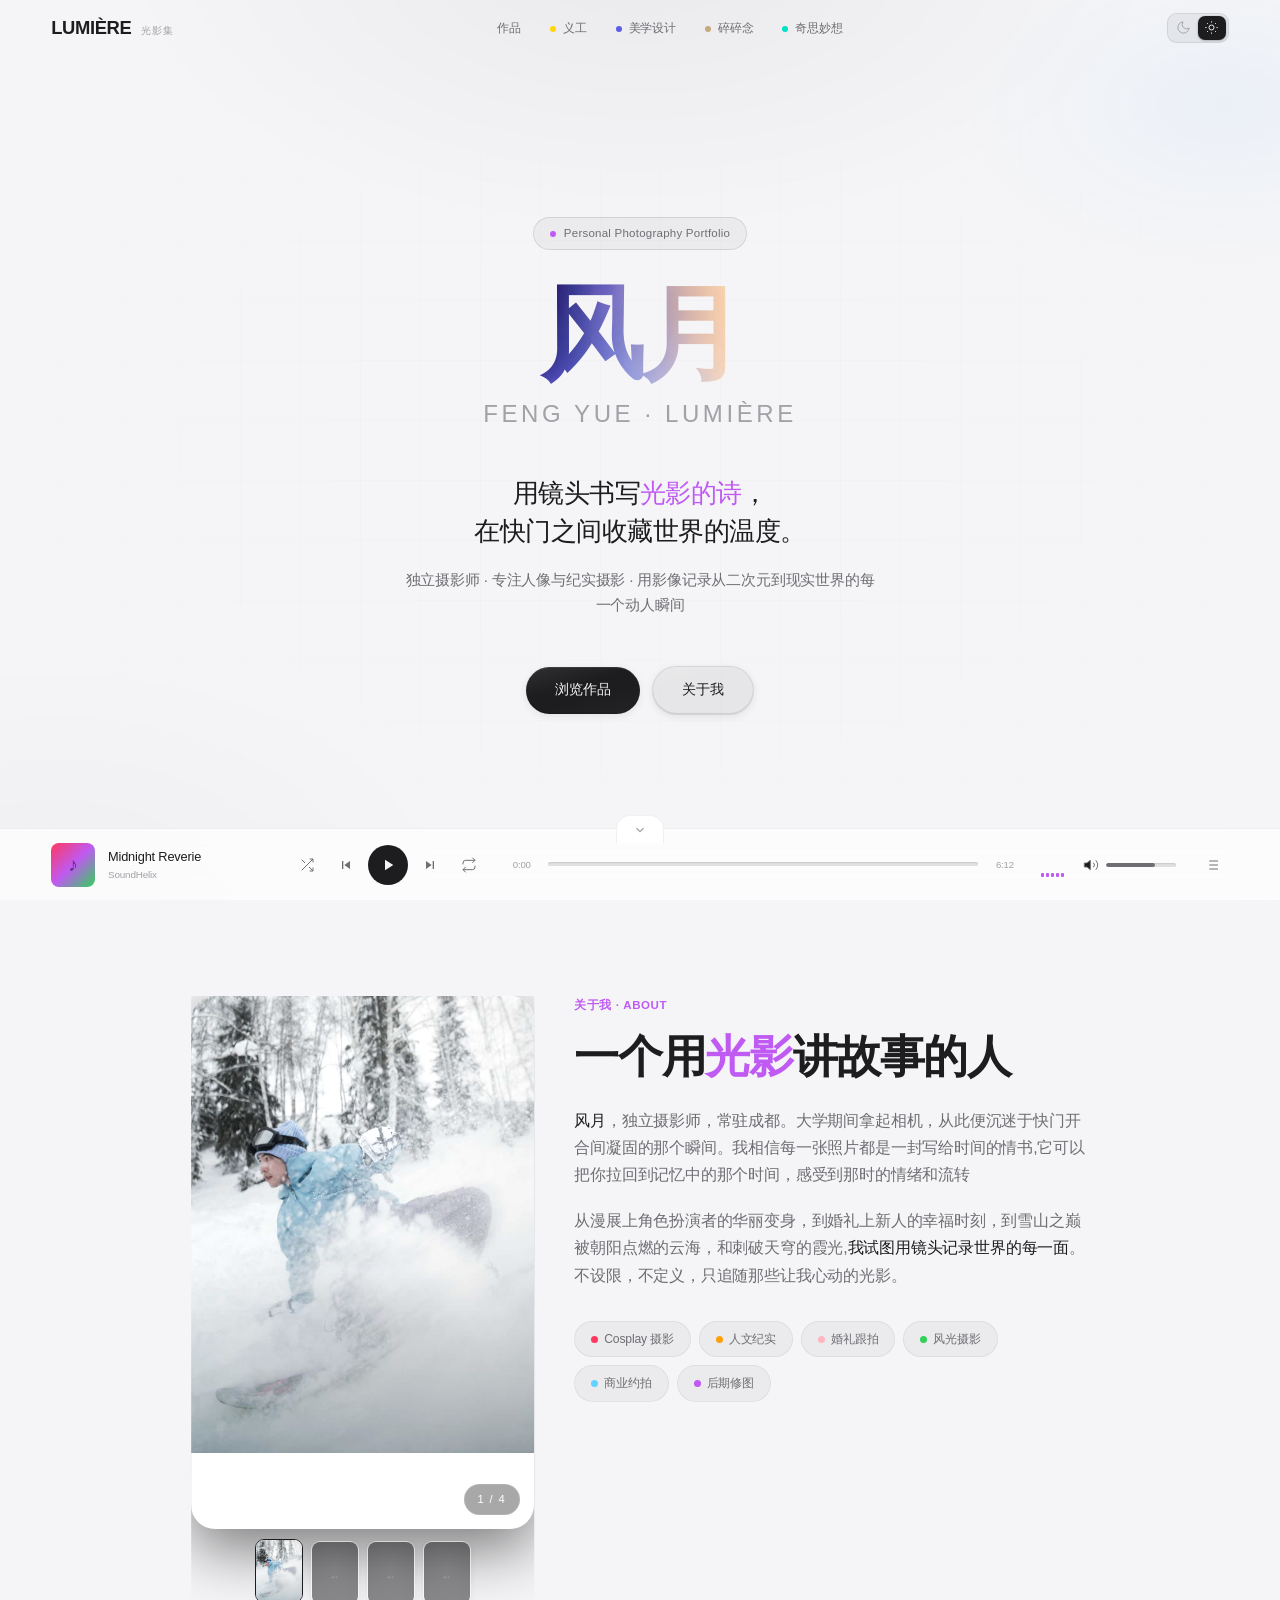
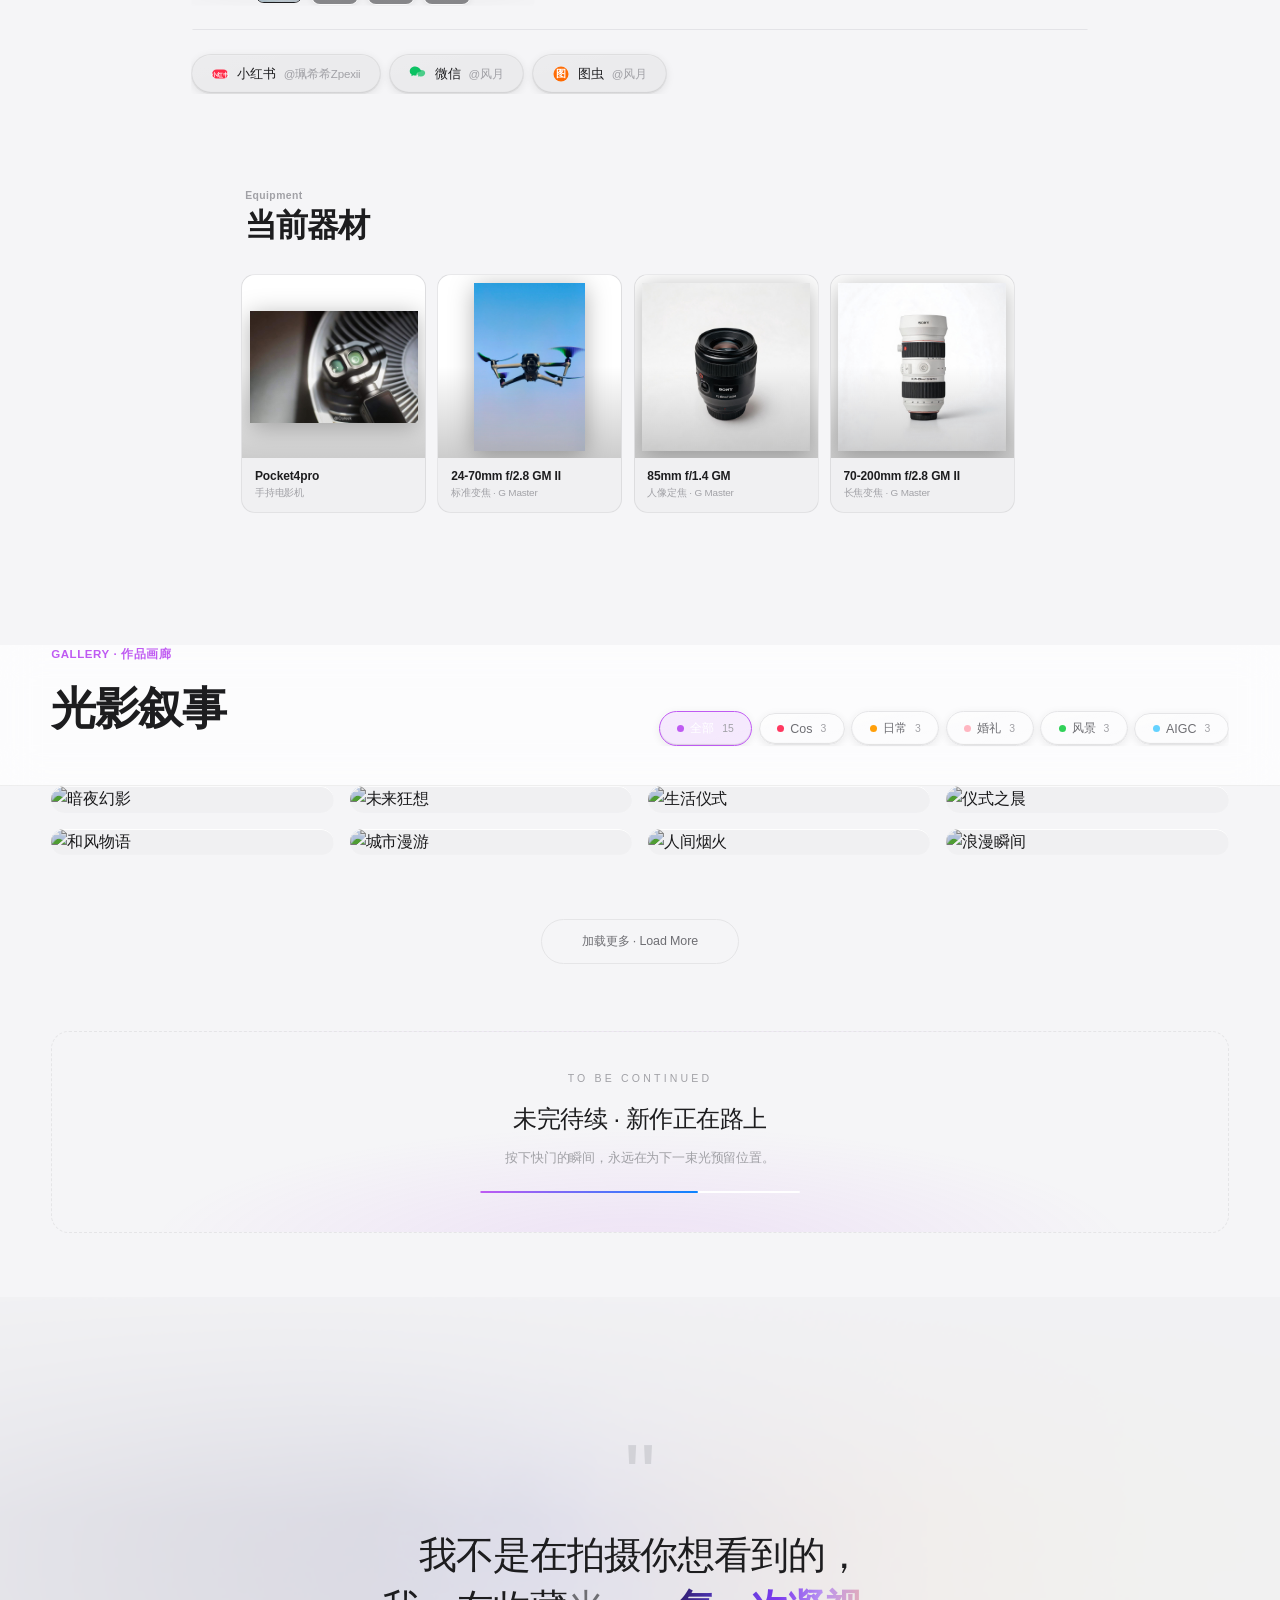
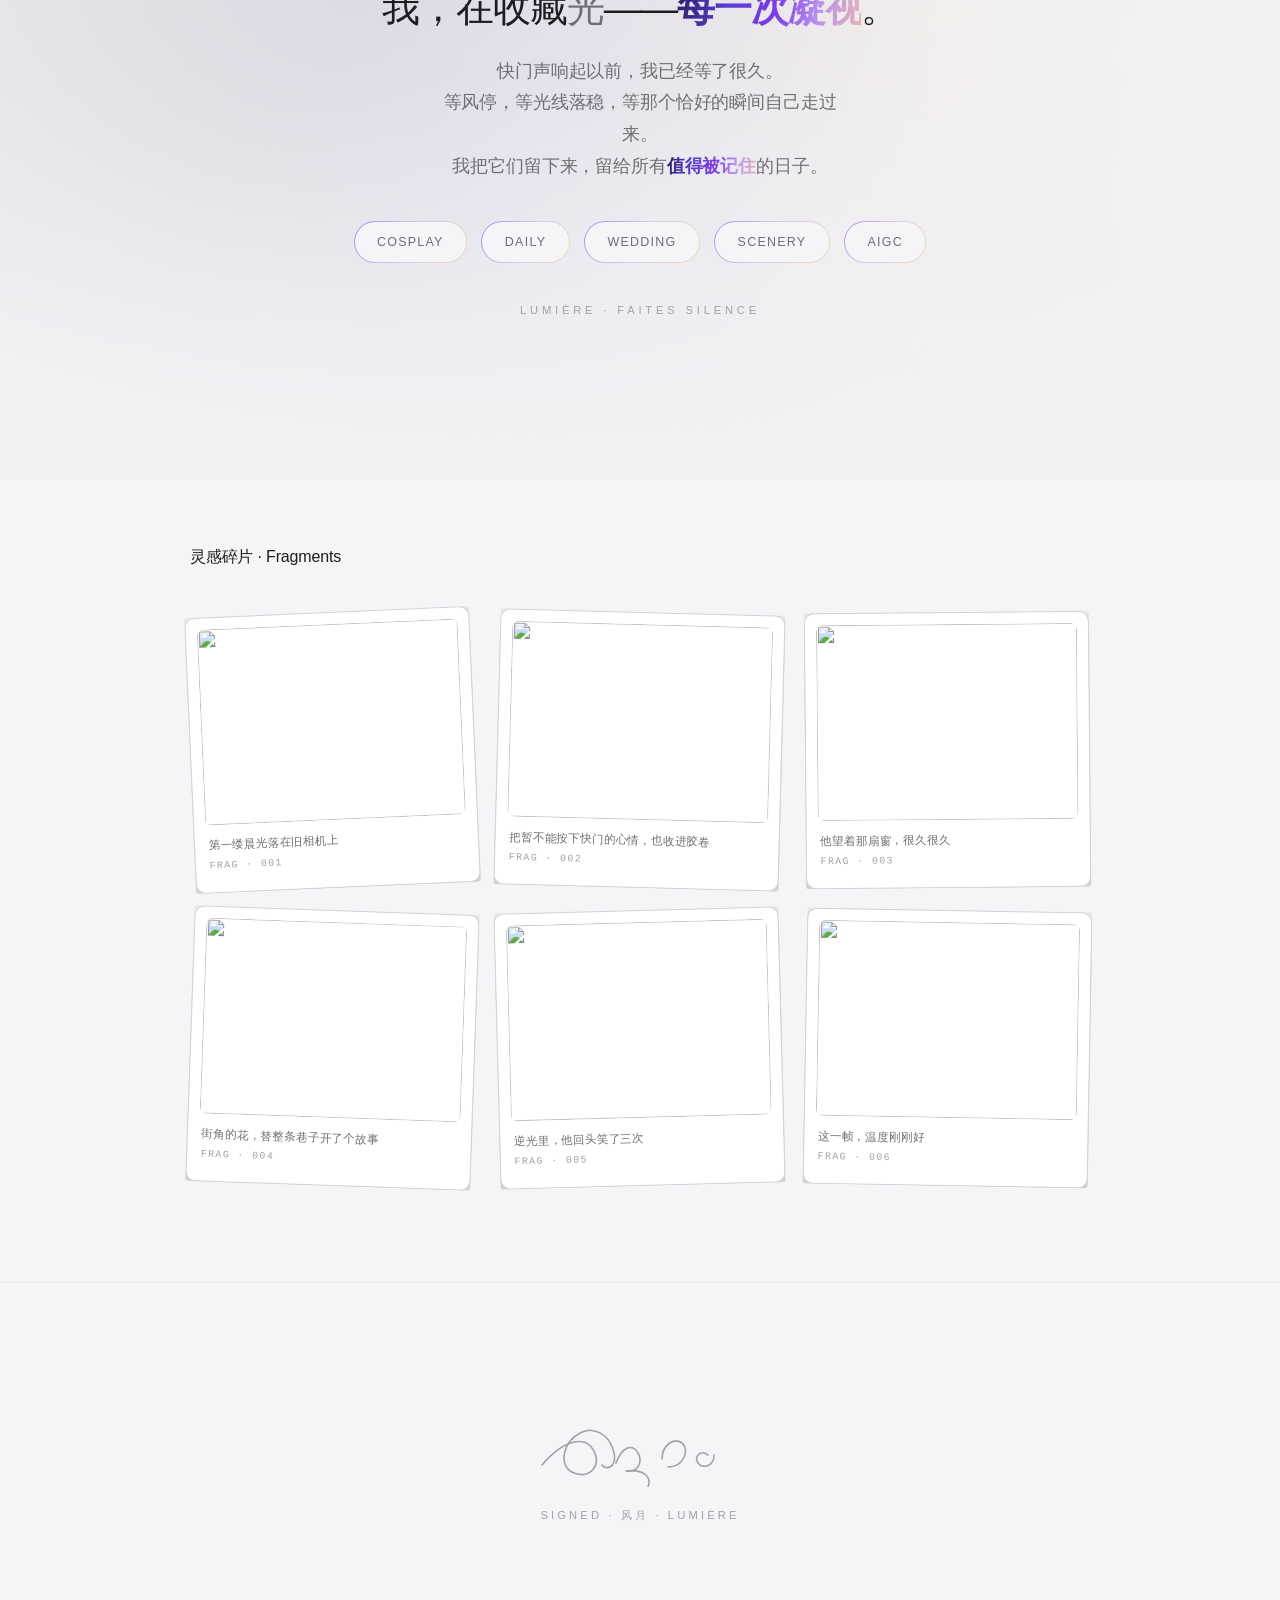
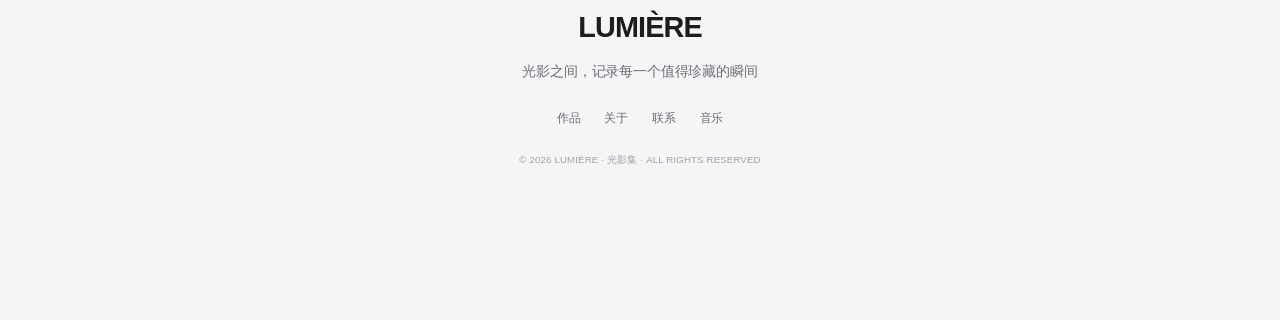
==== commit de01a23b: "feat: 发布会式动效系统 + Three.js 环境光场，内容数据层解耦 - keynote.css / keynote.js：首屏开场编排、滚动视差、错峰揭幕、   按钮工业质感（内阴影/边缘高" ====
--- a/index.html
+++ b/index.html
@@ -600,22 +600,22 @@
 <div class="toast" id="toast">点击播放按钮开启音乐 ♪</div>
 
 <script src="assets/js/columns.js"></script>
+<script src="assets/data/galleries.js"></script>
+<script src="assets/data/site.js"></script>
 <script src="assets/js/config.js" data-root=""></script>
 <script src="assets/js/shell.js"></script>
+<script src="assets/js/site-render.js"></script>
 <script>
 // ============================================
 // PHOTO DATA
 // ============================================
-const categories = {
-  cos: { name: 'Cos', label: 'Cosplay', color: '#ff375f', en: 'Cosplay' },
-  daily: { name: '日常', label: 'Daily Life', color: '#ff9f0a', en: 'Daily Life' },
-  wedding: { name: '婚礼', label: 'Wedding', color: '#ffb6c1', en: 'Wedding' },
-  landscape: { name: '风景', label: 'Landscape', color: '#30d158', en: 'Landscape' },
-  aigc: { name: 'AIGC', label: 'AI Generative', color: '#64d2ff', en: 'AI Generative' }
-};
-
-const collections = [
-  // === COS ===
+// 数据从 galleries.js 读，别在这里改了
+const categories = window.LUMIERE_GALLERIES.categories;
+const collections = window.LUMIERE_GALLERIES.collections;
+
+/* 旧 collections 硬编码数据已迁移至 assets/data/galleries.js
+   以下整块为历史备份，不再执行 — */
+/*
   {
     id: 'cos-01', cat: 'cos', title: '暗夜幻影', desc: '暗黑系角色还原，用光影塑造戏剧张力。从森林到废墟，每一帧都充满故事感。',
     items: [
@@ -759,7 +759,7 @@
       { title: '镜中世界', seed: 'aigc12', w: 800, h: 1000, loc: 'AI 生成' }
     ]
   }
-];
+]; */
 
 // ============================================
 // RENDER GALLERY - 作品集
@@ -779,11 +779,12 @@
 
   masonry.innerHTML = toShow.map((c, i) => {
     const cat = categories[c.cat];
-    const cover = c.items[0];
-    const imgUrl = `https://picsum.photos/seed/${cover.seed}/${cover.w}/${cover.h}`;
+    // 优先用 collection.thumb，其次 items[0].src，最后兜底 picsum
+    const coverSrc = c.thumb || (c.items && c.items[0] && c.items[0].src) ||
+      `https://picsum.photos/seed/${c.id}/800/1000`;
     return `
       <div class="photo-card visible" data-index="${i}" data-cat="${c.cat}" data-collection="${c.id}">
-        <img src="${imgUrl}" alt="${c.title}" loading="lazy">
+        <img src="${coverSrc}" alt="${c.title}" loading="lazy">
         <div class="photo-overlay">
           <div class="cat-badge"><span class="dot" style="background:${cat.color}"></span>${cat.name}</div>
           <div class="title">${c.title}</div>
@@ -878,9 +879,10 @@
   if (!c) return;
   const cat = categories[c.cat];
 
-  // 生成图片网格
+  // 生成图片网格（优先用 item.src，兜底 picsum）
   const gridHTML = c.items.map((item, i) => {
-    const imgUrl = `https://picsum.photos/seed/${item.seed}/${item.w}/${item.h}`;
+    const imgUrl = item.src ||
+      `https://picsum.photos/seed/${item.seed || c.id + i}/800/1000`;
     return `
       <div class="cd-item" style="--cd-delay:${i * 0.05}s">
         <div class="cd-img-wrap">
@@ -932,7 +934,11 @@
 // ============================================
 // MUSIC PLAYER
 // ============================================
-const playlist = [
+// 旧 playlist 硬编码已迁移至 site.js，下面改为引用
+const playlist = window.LUMIERE_SITE.playlist;
+/* 旧 playlist 数据 — */
+/*
+const _old_playlist_placeholder = [
   { name: 'Midnight Reverie', artist: 'SoundHelix', url: 'https://www.soundhelix.com/examples/mp3/SoundHelix-Song-1.mp3', cover: null },
   { name: 'Golden Hour', artist: 'SoundHelix', url: 'https://www.soundhelix.com/examples/mp3/SoundHelix-Song-2.mp3', cover: null },
   { name: 'Silent Bloom', artist: 'SoundHelix', url: 'https://www.soundhelix.com/examples/mp3/SoundHelix-Song-3.mp3', cover: null },
@@ -941,7 +947,7 @@
   { name: 'Crimson Dusk', artist: 'SoundHelix', url: 'https://www.soundhelix.com/examples/mp3/SoundHelix-Song-6.mp3', cover: null },
   { name: 'Velvet Storm', artist: 'SoundHelix', url: 'https://www.soundhelix.com/examples/mp3/SoundHelix-Song-7.mp3', cover: null },
   { name: 'Lunar Tide', artist: 'SoundHelix', url: 'https://www.soundhelix.com/examples/mp3/SoundHelix-Song-8.mp3', cover: null }
-];
+]; */
 
 const audio = document.getElementById('audio');
 const player = document.getElementById('player');
@@ -1160,12 +1166,16 @@
 // ABOUT PORTRAIT - 多图浏览
 // ============================================
 // 关于我的自我介绍图。第 1 张保留本人照片，后续可替换为真实照片。
-const PORTRAIT_IMAGES = [
+// 旧 PORTRAIT_IMAGES 硬编码已迁移至 galleries.js.portraits
+const PORTRAIT_IMAGES = window.LUMIERE_GALLERIES.portraits;
+/* 旧数据 — */
+/*
+const _old_portrait = [
   { src: 'assets/portrait-fengyue.jpg', alt: '风月' },
   { src: 'assets/portrait-placeholder-2.svg', alt: '占位图 2' },
   { src: 'assets/portrait-placeholder-3.svg', alt: '占位图 3' },
   { src: 'assets/portrait-placeholder-4.svg', alt: '占位图 4' }
-];
+]; */
 
 (function initPortraitViewer() {
   const slidesEl = document.getElementById('portraitSlides');
